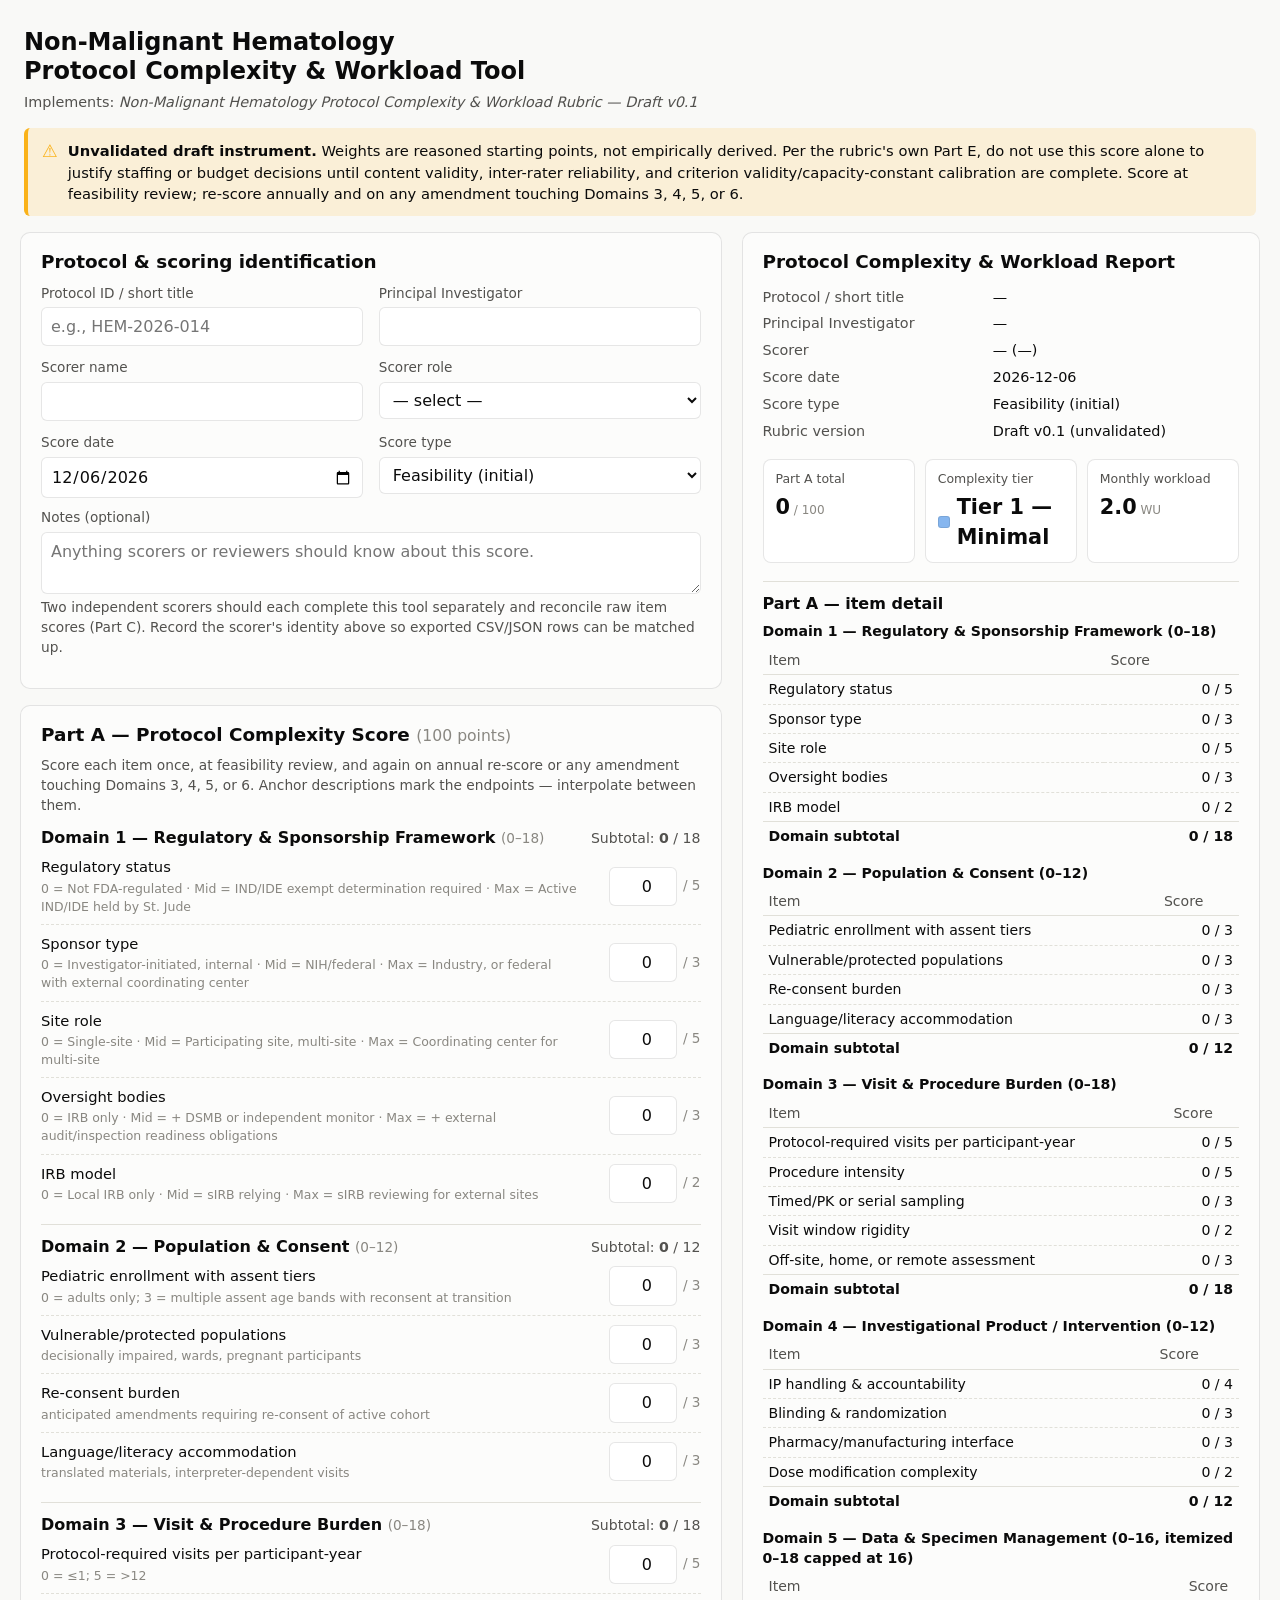
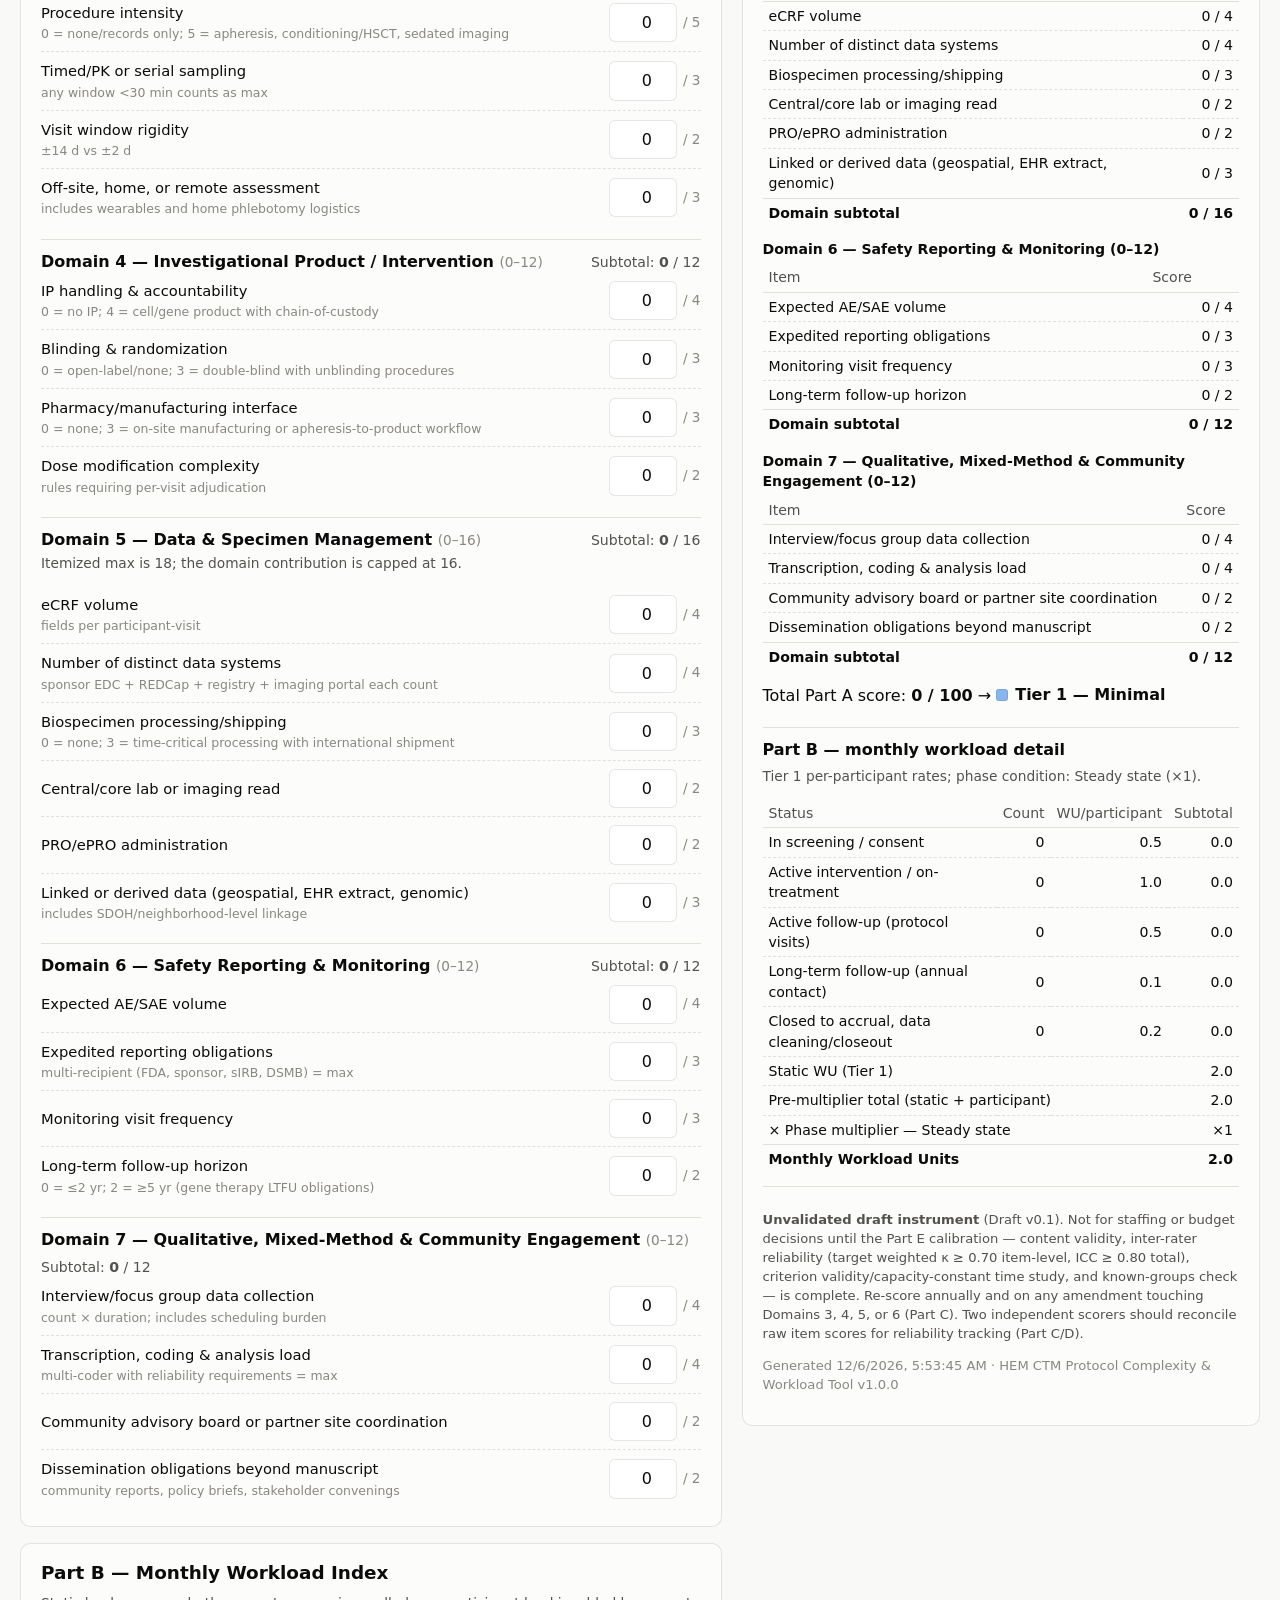
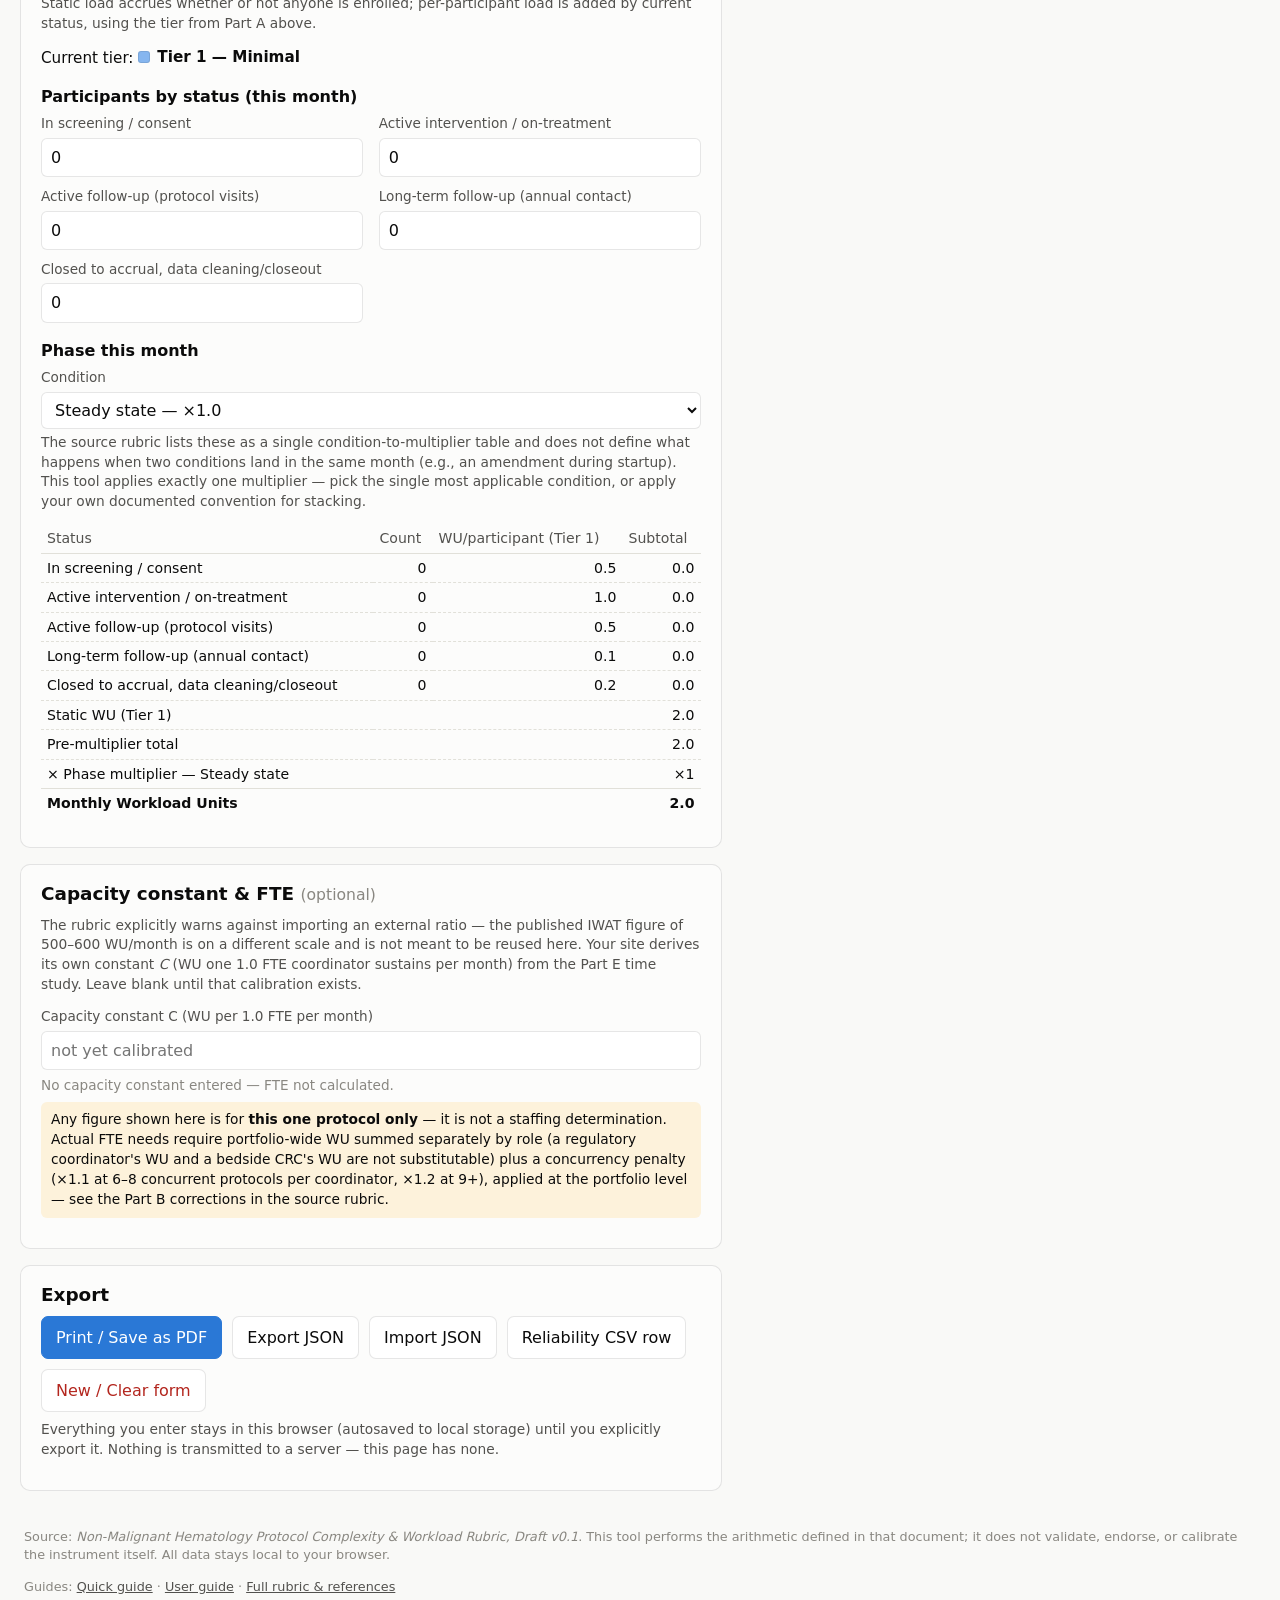
==== index.html @ d989842b "Add scoring guides and full rubric write-up with references Quick guide (task-completion) and user g" ====
<!DOCTYPE html>
<html lang="en">
<head>
<meta charset="UTF-8">
<meta name="viewport" content="width=device-width, initial-scale=1.0">
<title>HEM Protocol Complexity &amp; Workload Tool</title>
<meta name="description" content="Interactive scorer for the Non-Malignant Hematology Protocol Complexity &amp; Workload Rubric (Draft v0.1).">
<link rel="stylesheet" href="styles.css">
</head>
<body>
<div class="page">

  <header class="app-header">
    <h1>Non-Malignant Hematology<br>Protocol Complexity &amp; Workload Tool</h1>
    <p class="rubric-version">Implements: <em>Non-Malignant Hematology Protocol Complexity &amp; Workload Rubric — Draft v0.1</em></p>
  </header>

  <div class="disclaimer" role="note">
    <span class="disclaimer-icon" aria-hidden="true">⚠</span>
    <div>
      <strong>Unvalidated draft instrument.</strong>
      Weights are reasoned starting points, not empirically derived. Per the rubric's own Part E,
      do not use this score alone to justify staffing or budget decisions until content validity,
      inter-rater reliability, and criterion validity/capacity-constant calibration are complete.
      Score at feasibility review; re-score annually and on any amendment touching Domains 3, 4, 5, or 6.
    </div>
  </div>

  <div id="restoreBanner" class="banner banner-info no-print" hidden>
    <span>Restored an unsaved entry from this browser.</span>
    <button type="button" id="restoreKeep" class="link-btn">Keep it</button>
    ·
    <button type="button" id="restoreClear" class="link-btn">Discard &amp; start new</button>
  </div>

  <div class="layout">
    <main class="form-col no-print">

      <section class="card" id="metaSection">
        <h2>Protocol &amp; scoring identification</h2>
        <div class="field-grid">
          <div class="field">
            <label for="metaProtocolId">Protocol ID / short title</label>
            <input type="text" id="metaProtocolId" autocomplete="off" placeholder="e.g., HEM-2026-014">
          </div>
          <div class="field">
            <label for="metaPiName">Principal Investigator</label>
            <input type="text" id="metaPiName" autocomplete="off">
          </div>
          <div class="field">
            <label for="metaScorerName">Scorer name</label>
            <input type="text" id="metaScorerName" autocomplete="off">
          </div>
          <div class="field">
            <label for="metaScorerRole">Scorer role</label>
            <select id="metaScorerRole">
              <option value="">— select —</option>
              <option value="CRC">Clinical Research Coordinator</option>
              <option value="Regulatory Coordinator">Regulatory Coordinator</option>
              <option value="Data Manager">Data Manager</option>
              <option value="Nurse">Nurse</option>
              <option value="PI">PI</option>
              <option value="Finance">Finance</option>
              <option value="Other">Other</option>
            </select>
          </div>
          <div class="field">
            <label for="metaScoreDate">Score date</label>
            <input type="date" id="metaScoreDate">
          </div>
          <div class="field">
            <label for="metaScoreType">Score type</label>
            <select id="metaScoreType">
              <option value="Feasibility">Feasibility (initial)</option>
              <option value="Annual">Annual re-score</option>
              <option value="Amendment">Amendment re-score</option>
            </select>
          </div>
        </div>
        <div class="field field-full">
          <label for="metaNotes">Notes (optional)</label>
          <textarea id="metaNotes" rows="2" placeholder="Anything scorers or reviewers should know about this score."></textarea>
        </div>
        <p class="section-help">Two independent scorers should each complete this tool separately and reconcile raw item scores (Part C). Record the scorer's identity above so exported CSV/JSON rows can be matched up.</p>
      </section>

      <section class="card">
        <h2>Part A — Protocol Complexity Score <span class="muted">(100 points)</span></h2>
        <p class="section-help">Score each item once, at feasibility review, and again on annual re-score or any amendment touching Domains 3, 4, 5, or 6. Anchor descriptions mark the endpoints — interpolate between them.</p>
        <div id="domainsRoot"><!-- generated by app.js --></div>
      </section>

      <section class="card" id="partBSection">
        <h2>Part B — Monthly Workload Index</h2>
        <p class="section-help">Static load accrues whether or not anyone is enrolled; per-participant load is added by current status, using the tier from Part A above.</p>

        <div class="tier-readout">Current tier: <span id="pbTierBadge">—</span></div>

        <h3>Participants by status (this month)</h3>
        <div class="status-grid">
          <div class="field">
            <label for="p_screening">In screening / consent</label>
            <input type="number" id="p_screening" min="0" step="1" value="0" inputmode="numeric">
          </div>
          <div class="field">
            <label for="p_active">Active intervention / on-treatment</label>
            <input type="number" id="p_active" min="0" step="1" value="0" inputmode="numeric">
          </div>
          <div class="field">
            <label for="p_follow_up">Active follow-up (protocol visits)</label>
            <input type="number" id="p_follow_up" min="0" step="1" value="0" inputmode="numeric">
          </div>
          <div class="field">
            <label for="p_ltfu">Long-term follow-up (annual contact)</label>
            <input type="number" id="p_ltfu" min="0" step="1" value="0" inputmode="numeric">
          </div>
          <div class="field">
            <label for="p_closeout">Closed to accrual, data cleaning/closeout</label>
            <input type="number" id="p_closeout" min="0" step="1" value="0" inputmode="numeric">
          </div>
        </div>

        <h3>Phase this month</h3>
        <div class="field">
          <label for="phaseSelect">Condition</label>
          <select id="phaseSelect">
            <option value="startup">Startup (activation −3 mo to first enrollment) — ×1.6</option>
            <option value="steady" selected>Steady state — ×1.0</option>
            <option value="amendment">Substantive amendment month (+ following month) — ×1.3</option>
            <option value="audit">Audit/inspection or monitoring visit month — ×1.4</option>
            <option value="closeout_qtr">Closeout quarter — ×1.2</option>
          </select>
        </div>
        <p class="section-help">The source rubric lists these as a single condition-to-multiplier table and does not define what happens when two conditions land in the same month (e.g., an amendment during startup). This tool applies exactly one multiplier — pick the single most applicable condition, or apply your own documented convention for stacking.</p>

        <div id="partBBreakdown"><!-- generated by app.js --></div>
      </section>

      <section class="card" id="fteSection">
        <h2>Capacity constant &amp; FTE <span class="muted">(optional)</span></h2>
        <p class="section-help">
          The rubric explicitly warns against importing an external ratio — the published IWAT figure of
          500–600 WU/month is on a different scale and is not meant to be reused here. Your site derives its
          own constant <em>C</em> (WU one 1.0 FTE coordinator sustains per month) from the Part E time study.
          Leave blank until that calibration exists.
        </p>
        <div class="field">
          <label for="capacityConstant">Capacity constant C (WU per 1.0 FTE per month)</label>
          <input type="number" id="capacityConstant" min="0" step="any" placeholder="not yet calibrated">
        </div>
        <div id="fteReadout" class="fte-readout"></div>
        <p class="section-help warn">
          Any figure shown here is for <strong>this one protocol only</strong> — it is not a staffing
          determination. Actual FTE needs require portfolio-wide WU summed separately by role (a regulatory
          coordinator's WU and a bedside CRC's WU are not substitutable) plus a concurrency penalty
          (×1.1 at 6–8 concurrent protocols per coordinator, ×1.2 at 9+), applied at the portfolio level —
          see the Part B corrections in the source rubric.
        </p>
      </section>

      <section class="card" id="actionsSection">
        <h2>Export</h2>
        <div class="actions-row">
          <button type="button" id="btnPrint" class="btn btn-primary">Print / Save as PDF</button>
          <button type="button" id="btnExportJson" class="btn">Export JSON</button>
          <button type="button" id="btnImportJson" class="btn">Import JSON</button>
          <input type="file" id="fileImportJson" accept="application/json" hidden>
          <button type="button" id="btnExportCsv" class="btn">Reliability CSV row</button>
          <button type="button" id="btnClear" class="btn btn-danger">New / Clear form</button>
        </div>
        <p id="importFeedback" class="error-text" hidden></p>
        <p class="section-help">Everything you enter stays in this browser (autosaved to local storage) until you explicitly export it. Nothing is transmitted to a server — this page has none.</p>
      </section>

    </main>

    <aside class="results-col">
      <div id="report" class="report card"><!-- generated by app.js: this is both the live results panel and the printed report --></div>
    </aside>
  </div>

  <footer class="app-footer no-print">
    <p>
      Source: <em>Non-Malignant Hematology Protocol Complexity &amp; Workload Rubric, Draft v0.1</em>.
      This tool performs the arithmetic defined in that document; it does not validate, endorse, or calibrate
      the instrument itself. All data stays local to your browser.
    </p>
    <p>
      Guides:
      <a href="https://github.com/jhodges38104/hem-protocol-scoring-tool/blob/main/docs/quick-guide.md">Quick guide</a> ·
      <a href="https://github.com/jhodges38104/hem-protocol-scoring-tool/blob/main/docs/user-guide.md">User guide</a> ·
      <a href="https://github.com/jhodges38104/hem-protocol-scoring-tool/blob/main/docs/rubric.md">Full rubric &amp; references</a>
    </p>
  </footer>

</div>
<script src="app.js"></script>
</body>
</html>
---- styles.css ----
/* HEM Protocol Complexity & Workload Tool — styles
   Tokens follow a validated ordinal ramp (tier swatches) and a neutral
   chrome/ink palette; see README for how these were derived/validated. */

:root {
  color-scheme: light;
  --surface-1: #fcfcfb;
  --surface-2: #ffffff;
  --page-bg: #f9f9f7;
  --ink-primary: #0b0b0b;
  --ink-secondary: #52514e;
  --ink-muted: #898781;
  --gridline: #e1e0d9;
  --border: rgba(11, 11, 11, 0.10);
  --status-warning: #fab219;
  --status-warning-wash: rgba(250, 178, 25, 0.14);

  --tier-1: #86b6ef;
  --tier-2: #5598e7;
  --tier-3: #2a78d6;
  --tier-4: #1c5cab;
  --tier-5: #104281;
}

@media (prefers-color-scheme: dark) {
  :root {
    color-scheme: dark;
    --surface-1: #1a1a19;
    --surface-2: #202020;
    --page-bg: #0d0d0d;
    --ink-primary: #ffffff;
    --ink-secondary: #c3c2b7;
    --ink-muted: #898781;
    --gridline: #2c2c2a;
    --border: rgba(255, 255, 255, 0.10);
    --status-warning-wash: rgba(250, 178, 25, 0.10);

    --tier-1: #184f95;
    --tier-2: #256abf;
    --tier-3: #3987e5;
    --tier-4: #6da7ec;
    --tier-5: #9ec5f4;
  }
}

* { box-sizing: border-box; }

body {
  margin: 0;
  background: var(--page-bg);
  color: var(--ink-primary);
  font-family: system-ui, -apple-system, "Segoe UI", sans-serif;
  line-height: 1.45;
}

.page { max-width: 1280px; margin: 0 auto; padding: 24px 20px 60px; }

h1, h2, h3 { line-height: 1.2; font-weight: 650; }
h1 { font-size: 1.5rem; margin: 0 0 6px; }
h2 { font-size: 1.15rem; margin: 0 0 10px; }
h3 { font-size: 1rem; margin: 18px 0 8px; }
.muted { color: var(--ink-muted); font-weight: 400; font-size: 0.85em; }

.app-header { padding: 4px 4px 16px; }
.rubric-version { margin: 0; color: var(--ink-secondary); font-size: 0.9rem; }

.disclaimer {
  display: flex;
  gap: 10px;
  align-items: flex-start;
  background: var(--status-warning-wash);
  border-left: 4px solid var(--status-warning);
  border-radius: 6px;
  padding: 12px 14px;
  margin: 0 4px 16px;
  font-size: 0.92rem;
  color: var(--ink-primary);
}
.disclaimer-icon { color: var(--status-warning); font-size: 1.1rem; line-height: 1.3; }
.disclaimer strong { display: inline; }

.banner {
  margin: 0 4px 16px;
  padding: 10px 14px;
  border-radius: 6px;
  font-size: 0.9rem;
}
.banner-info { background: var(--surface-2); border: 1px solid var(--border); color: var(--ink-secondary); }
.link-btn {
  background: none; border: none; padding: 0; margin: 0;
  color: inherit; text-decoration: underline; cursor: pointer; font: inherit;
}

.layout { display: grid; grid-template-columns: minmax(0, 1.15fr) minmax(0, 0.85fr); gap: 20px; align-items: start; }
@media (max-width: 900px) { .layout { grid-template-columns: 1fr; } }

.card {
  background: var(--surface-1);
  border: 1px solid var(--border);
  border-radius: 10px;
  padding: 18px 20px;
  margin-bottom: 16px;
}

.results-col { position: sticky; top: 16px; }
@media (max-width: 900px) { .results-col { position: static; } }

.section-help { color: var(--ink-secondary); font-size: 0.86rem; margin: 4px 0 12px; }
.section-help.warn { color: var(--ink-primary); background: var(--status-warning-wash); border-radius: 6px; padding: 8px 10px; }

.field-grid { display: grid; grid-template-columns: repeat(auto-fit, minmax(220px, 1fr)); gap: 12px 16px; margin-bottom: 10px; }
.field { display: flex; flex-direction: column; gap: 4px; }
.field-full { grid-column: 1 / -1; }
label { font-size: 0.85rem; color: var(--ink-secondary); }

input[type="text"], input[type="date"], input[type="number"], select, textarea {
  font: inherit;
  color: var(--ink-primary);
  background: var(--surface-2);
  border: 1px solid var(--border);
  border-radius: 6px;
  padding: 7px 9px;
  width: 100%;
}
textarea { resize: vertical; }
input[type="number"] { font-variant-numeric: tabular-nums; }

/* Part A domains */
.domain { border-top: 1px solid var(--gridline); padding-top: 12px; margin-top: 12px; }
.domain:first-child { border-top: none; margin-top: 0; padding-top: 0; }
.domain-head { display: flex; flex-wrap: wrap; justify-content: space-between; align-items: baseline; gap: 8px; }
.domain-head h3 { margin: 0; }
.domain-subtotal { font-size: 0.88rem; color: var(--ink-secondary); font-variant-numeric: tabular-nums; }

.item-row {
  display: grid;
  grid-template-columns: minmax(0, 1fr) 110px;
  gap: 10px;
  align-items: center;
  padding: 8px 0;
  border-top: 1px dashed var(--gridline);
}
.item-row:first-child { border-top: none; }
.item-main { display: flex; flex-direction: column; gap: 2px; }
.item-main label { color: var(--ink-primary); font-size: 0.92rem; }
.item-anchor { color: var(--ink-muted); font-size: 0.78rem; }
.item-input { display: flex; align-items: center; gap: 6px; justify-self: end; }
.item-input input { width: 68px; text-align: right; }
.item-max { color: var(--ink-muted); font-size: 0.85rem; white-space: nowrap; }

/* Part B */
.tier-readout { margin: 4px 0 14px; font-size: 0.95rem; }
.status-grid { display: grid; grid-template-columns: repeat(auto-fit, minmax(240px, 1fr)); gap: 10px 16px; margin-bottom: 14px; }
.status-grid input { width: 100%; }

.fte-readout p { margin: 6px 0; }

/* Tier swatch + badge */
.tier-badge { display: inline-flex; align-items: center; font-weight: 600; }
.swatch { display: inline-block; width: 12px; height: 12px; border-radius: 3px; margin-right: 7px; border: 1px solid var(--border); flex: none; }
.tier-1 { background: var(--tier-1); }
.tier-2 { background: var(--tier-2); }
.tier-3 { background: var(--tier-3); }
.tier-4 { background: var(--tier-4); }
.tier-5 { background: var(--tier-5); }

/* Actions */
.actions-row { display: flex; flex-wrap: wrap; gap: 10px; margin-bottom: 8px; }
.btn {
  font: inherit;
  cursor: pointer;
  padding: 9px 14px;
  border-radius: 7px;
  border: 1px solid var(--border);
  background: var(--surface-2);
  color: var(--ink-primary);
}
.btn:hover { border-color: var(--ink-muted); }
.btn-primary { background: var(--tier-3); color: #ffffff; border-color: var(--tier-3); }
.btn-danger { color: #b3261e; }
.btn-armed { background: #b3261e; color: #fff; border-color: #b3261e; }
.error-text { color: #b3261e; font-size: 0.86rem; margin: 6px 0; }

/* Report / results panel — always visible on screen, and is the print source */
.report h2 { margin-top: 0; }
.report h3 { border-top: 1px solid var(--gridline); padding-top: 12px; }

.meta-table { width: 100%; border-collapse: collapse; margin-bottom: 14px; font-size: 0.9rem; }
.meta-table th { text-align: left; color: var(--ink-secondary); font-weight: 500; padding: 3px 10px 3px 0; white-space: nowrap; vertical-align: top; }
.meta-table td { padding: 3px 0; }

.summary-tiles { display: flex; flex-wrap: wrap; gap: 10px; margin: 12px 0 18px; }
.tile {
  flex: 1 1 130px;
  background: var(--surface-2);
  border: 1px solid var(--border);
  border-radius: 8px;
  padding: 10px 12px;
}
.tile-label { font-size: 0.78rem; color: var(--ink-secondary); margin-bottom: 4px; }
.tile-value { font-size: 1.3rem; font-weight: 650; font-variant-numeric: tabular-nums; }
.tile-max { font-size: 0.75rem; font-weight: 400; color: var(--ink-muted); }

.domain-table, .wu-table { width: 100%; border-collapse: collapse; margin-bottom: 12px; font-size: 0.88rem; page-break-inside: avoid; break-inside: avoid; }
.domain-table caption { text-align: left; font-weight: 600; padding-bottom: 4px; }
.domain-table th, .wu-table th { text-align: left; border-bottom: 1px solid var(--gridline); padding: 4px 6px; color: var(--ink-secondary); font-weight: 500; }
.domain-table td, .wu-table td { padding: 4px 6px; border-bottom: 1px dashed var(--gridline); }
.domain-table td.num, .wu-table td.num { text-align: right; font-variant-numeric: tabular-nums; white-space: nowrap; }
.subtotal-row td, .total-row td { border-bottom: none; border-top: 1px solid var(--gridline); font-weight: 600; }

.total-row-block { font-size: 1rem; margin: 6px 0 20px; }
.notes-block { white-space: pre-wrap; }

.report-footer { border-top: 1px solid var(--gridline); padding-top: 10px; margin-top: 8px; }
.report-footer p { color: var(--ink-secondary); font-size: 0.82rem; }
.generated-at { color: var(--ink-muted) !important; }

.app-footer { padding: 8px 4px 0; }
.app-footer p { color: var(--ink-muted); font-size: 0.8rem; }
.app-footer a { color: var(--ink-secondary); }

/* ── Print ───────────────────────────────────────────────────────────── */
@media print {
  * { -webkit-print-color-adjust: exact; print-color-adjust: exact; }
  :root {
    color-scheme: light;
    --tier-1: #86b6ef; --tier-2: #5598e7; --tier-3: #2a78d6; --tier-4: #1c5cab; --tier-5: #104281;
    --surface-1: #ffffff; --surface-2: #ffffff; --page-bg: #ffffff;
    --ink-primary: #0b0b0b; --ink-secondary: #3a3a38; --ink-muted: #6b6a65;
  }
  body { background: #fff; }
  .no-print { display: none !important; }
  .page { max-width: none; padding: 0; }
  .layout { display: block; }
  .results-col { position: static; }
  .card { border: none; border-radius: 0; padding: 0; margin: 0; }
  .app-header { padding: 0 0 10px; }
  .disclaimer { margin: 0 0 12px; }
  @page { margin: 0.7in; }
}
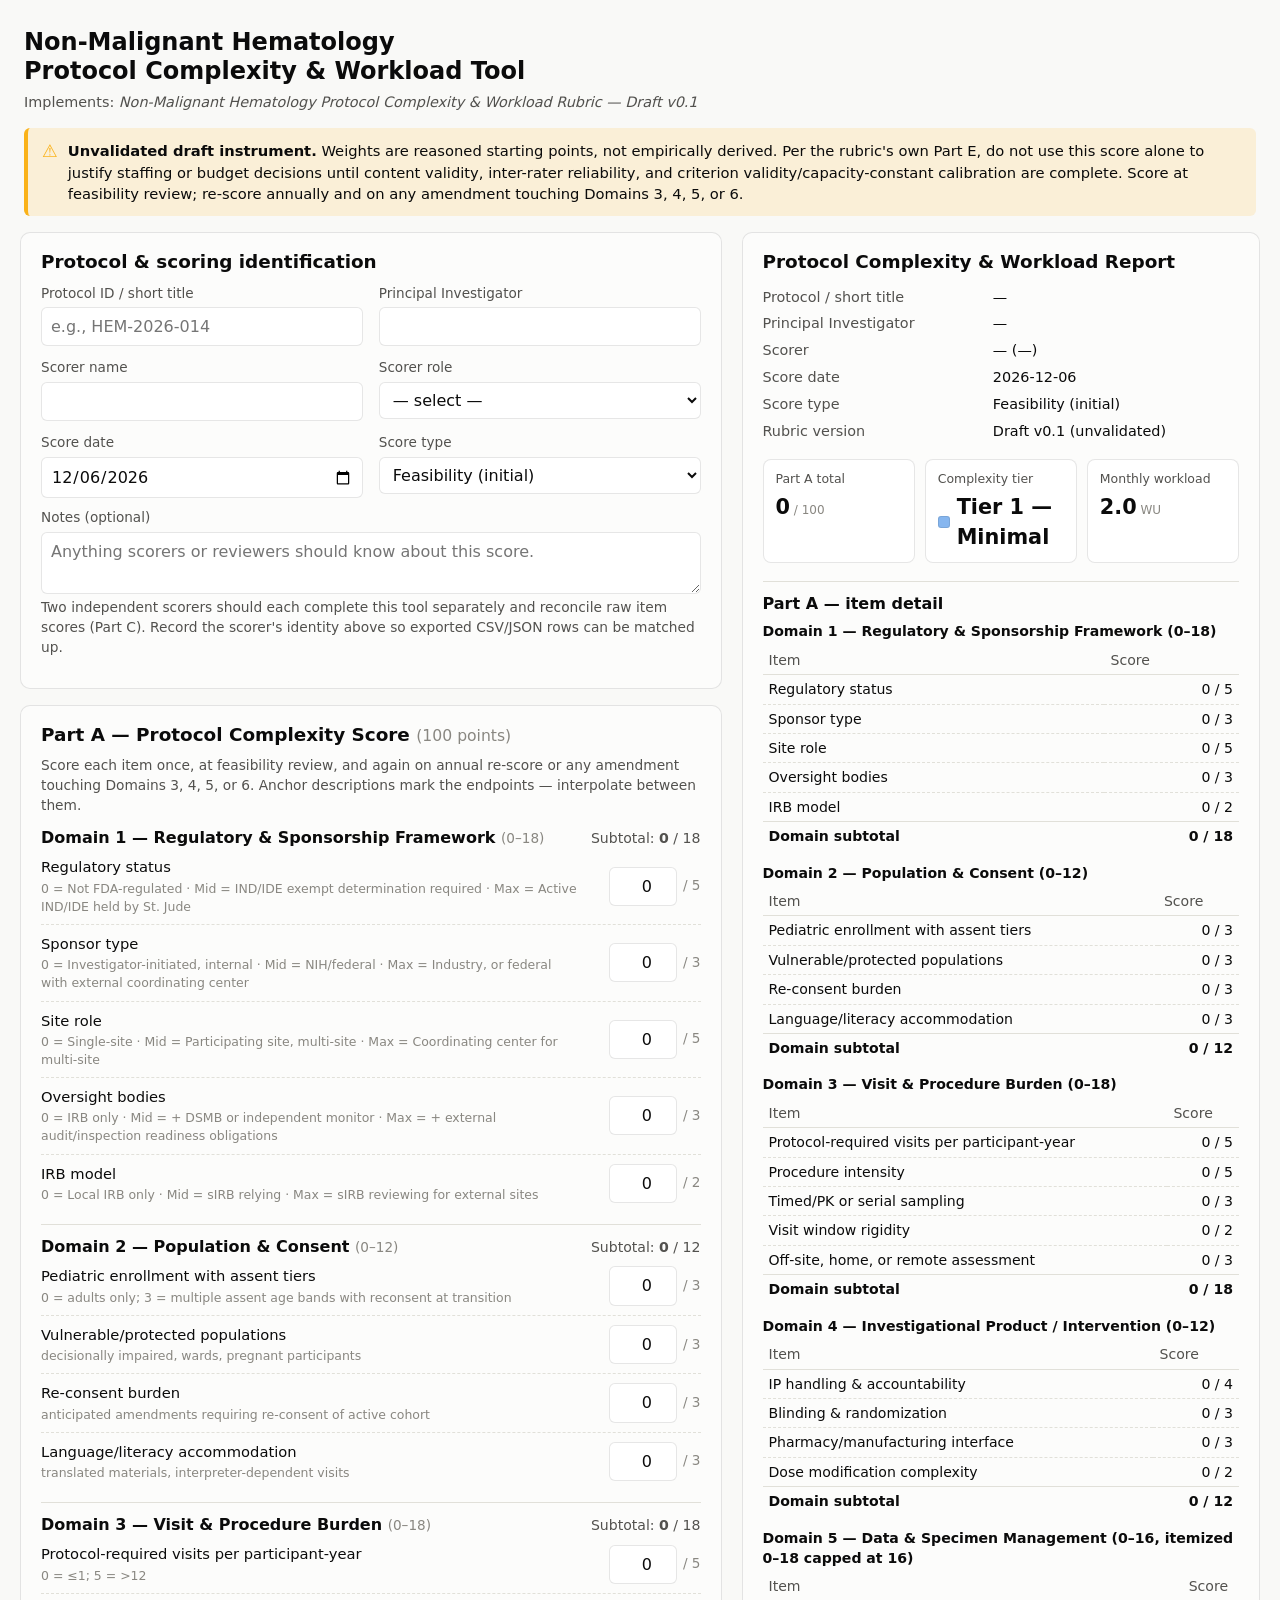
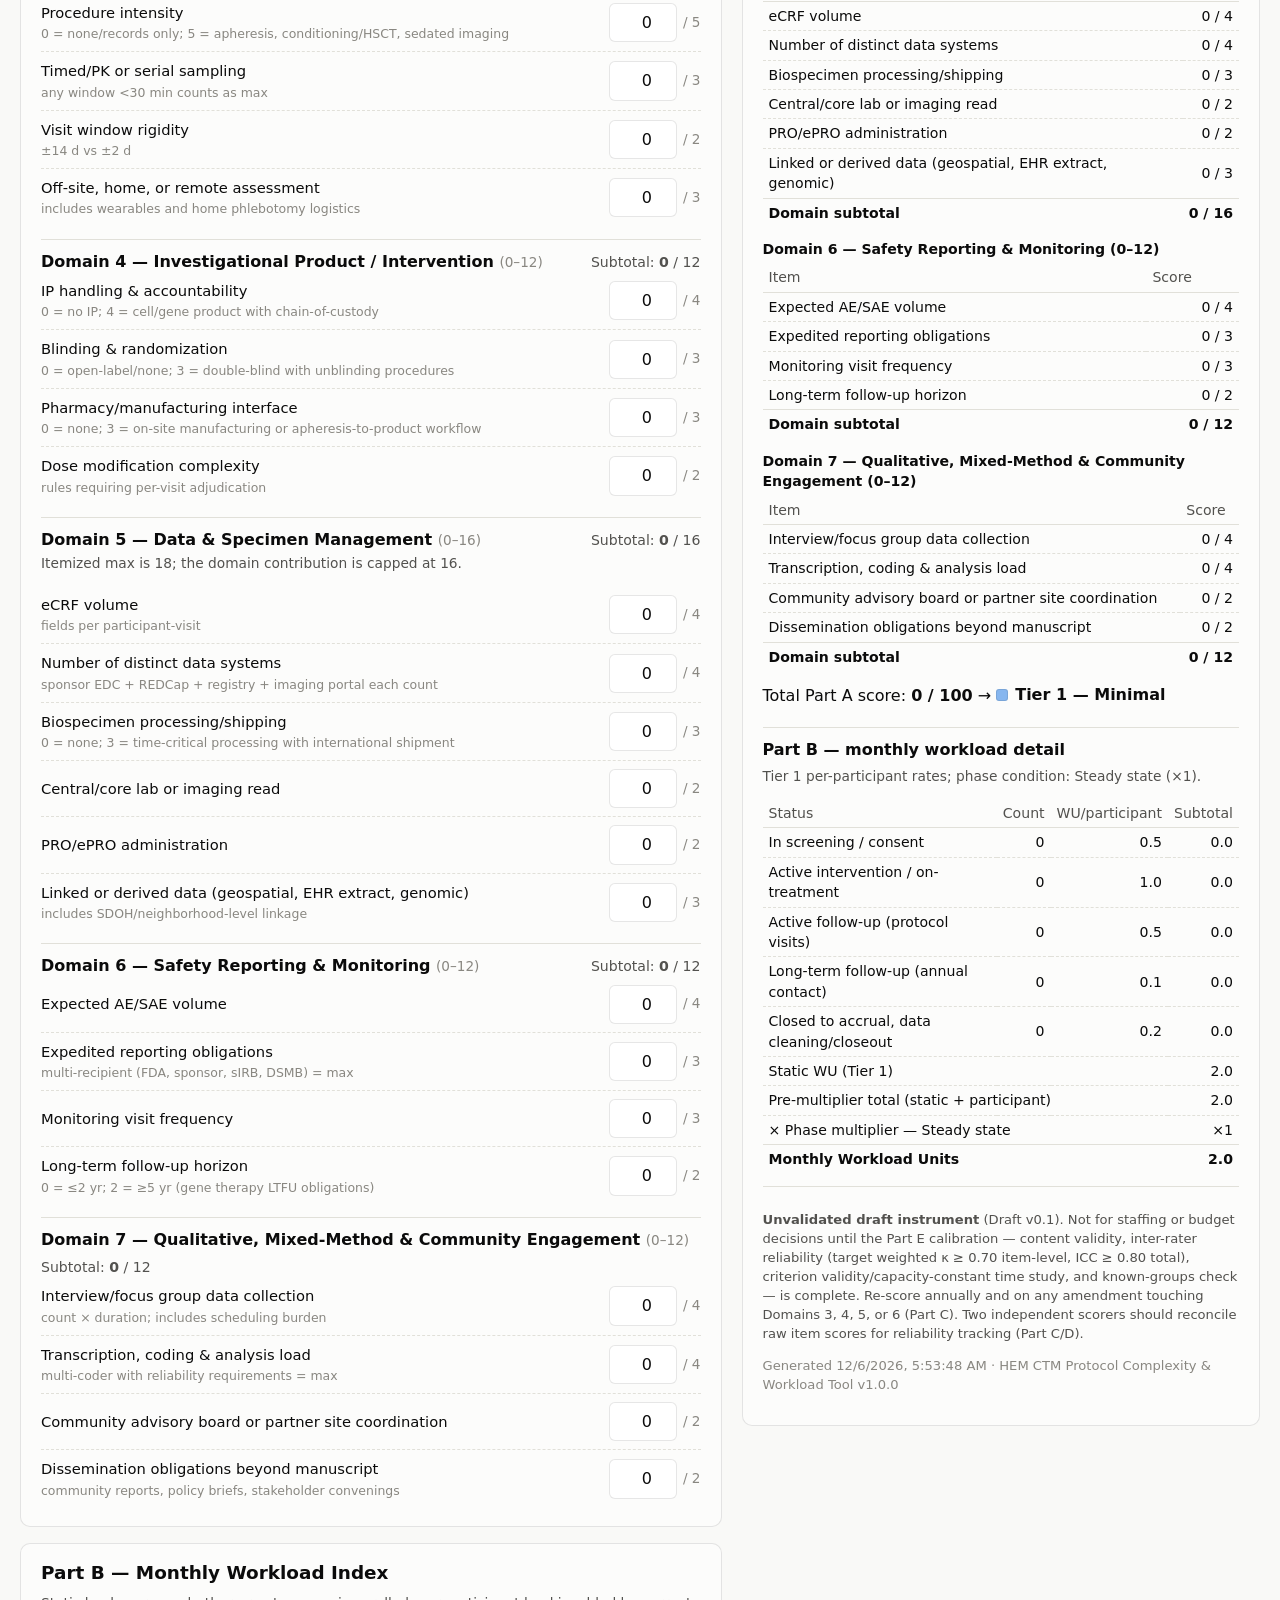
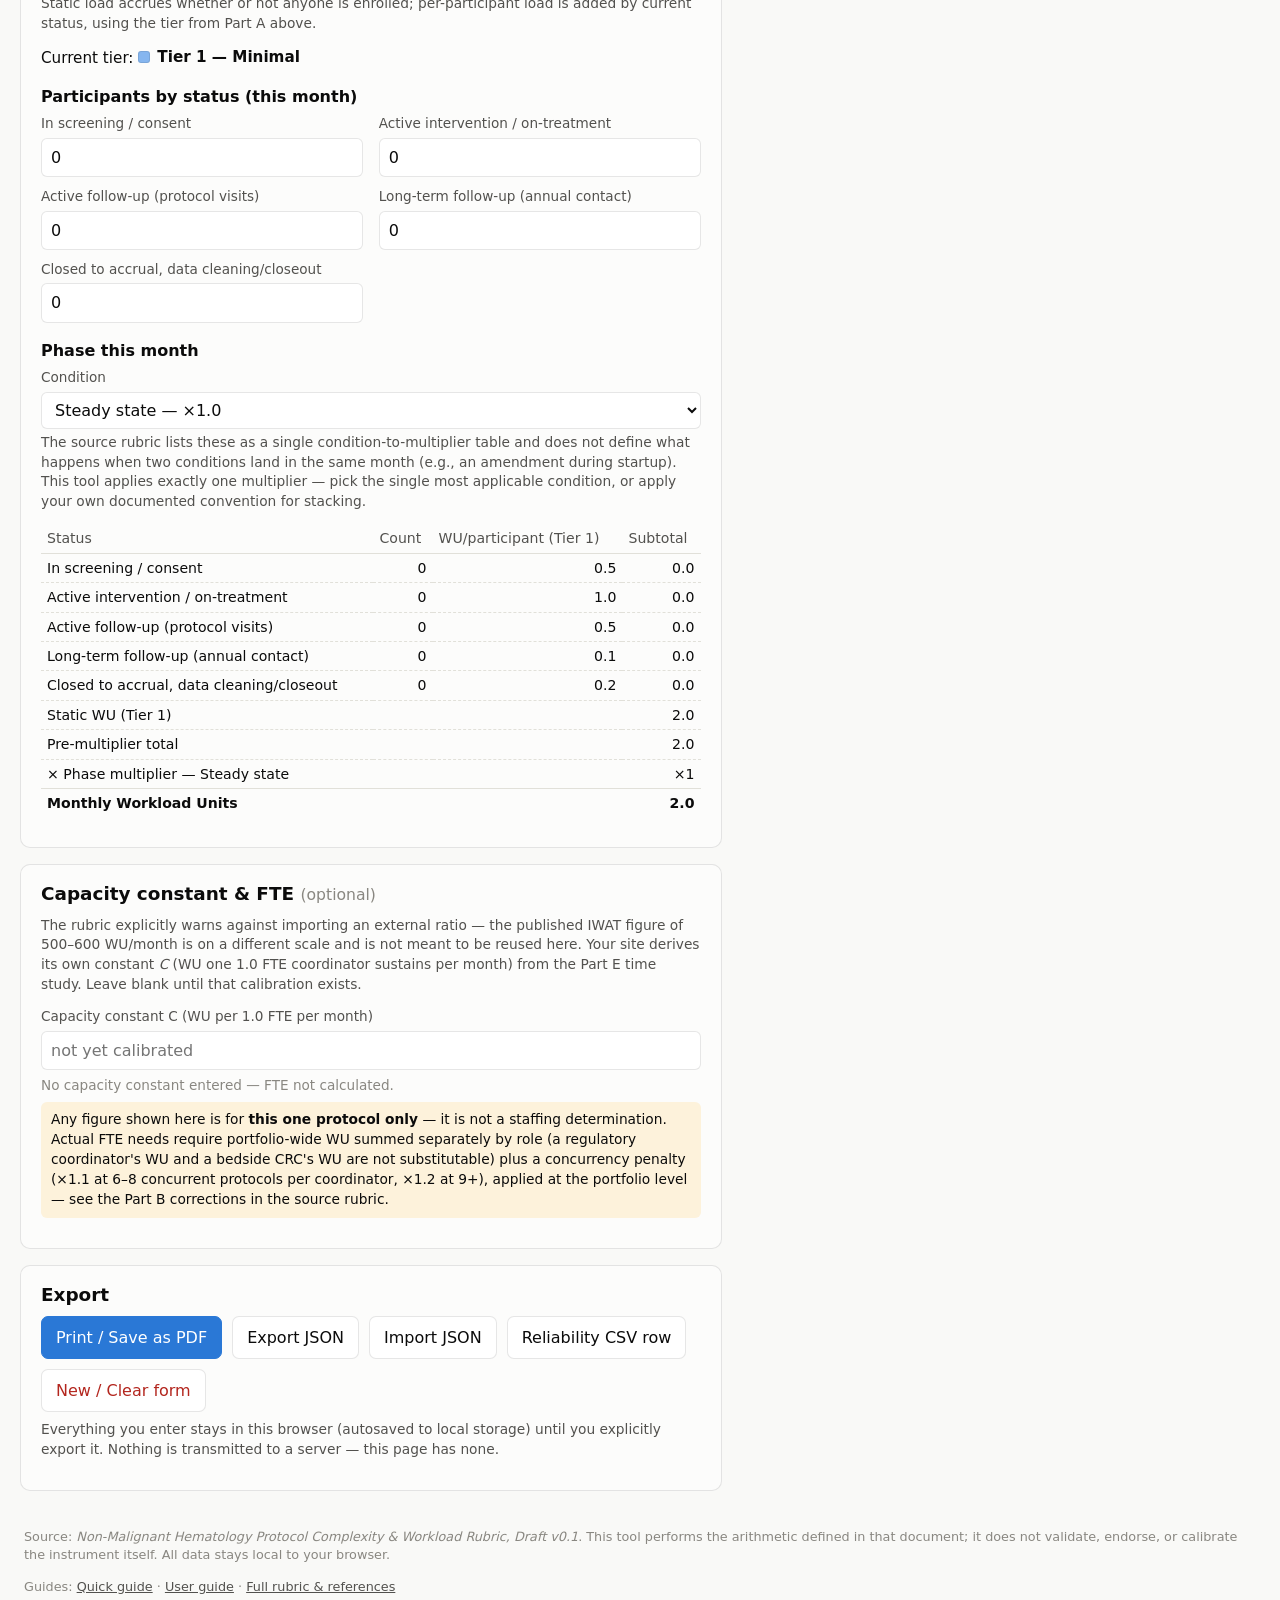
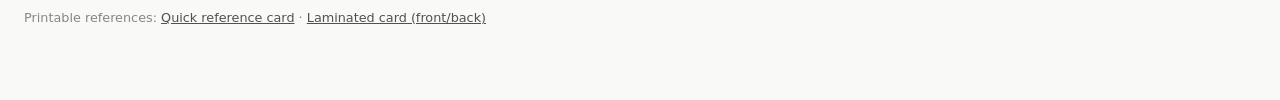
==== commit db257fe8: "Add printable quick-reference and laminated scoring cards Two self-contained, print-only HTML pages " ====
--- a/index.html
+++ b/index.html
@@ -191,6 +191,11 @@
       <a href="https://github.com/jhodges38104/hem-protocol-scoring-tool/blob/main/docs/user-guide.md">User guide</a> ·
       <a href="https://github.com/jhodges38104/hem-protocol-scoring-tool/blob/main/docs/rubric.md">Full rubric &amp; references</a>
     </p>
+    <p>
+      Printable references:
+      <a href="docs/quick-reference-card.html">Quick reference card</a> ·
+      <a href="docs/laminated-card.html">Laminated card (front/back)</a>
+    </p>
   </footer>
 
 </div>
--- a/styles.css
+++ b/styles.css
@@ -1,6 +1,6 @@
 /* HEM Protocol Complexity & Workload Tool — styles
-   Tokens follow a validated ordinal ramp (tier swatches) and a neutral
-   chrome/ink palette; see README for how these were derived/validated. */
+   Tier-swatch colors use a validated ordinal color ramp; general chrome/ink
+   tokens are a neutral light/dark palette. See CLAUDE.md for repo context. */
 
 :root {
   color-scheme: light;
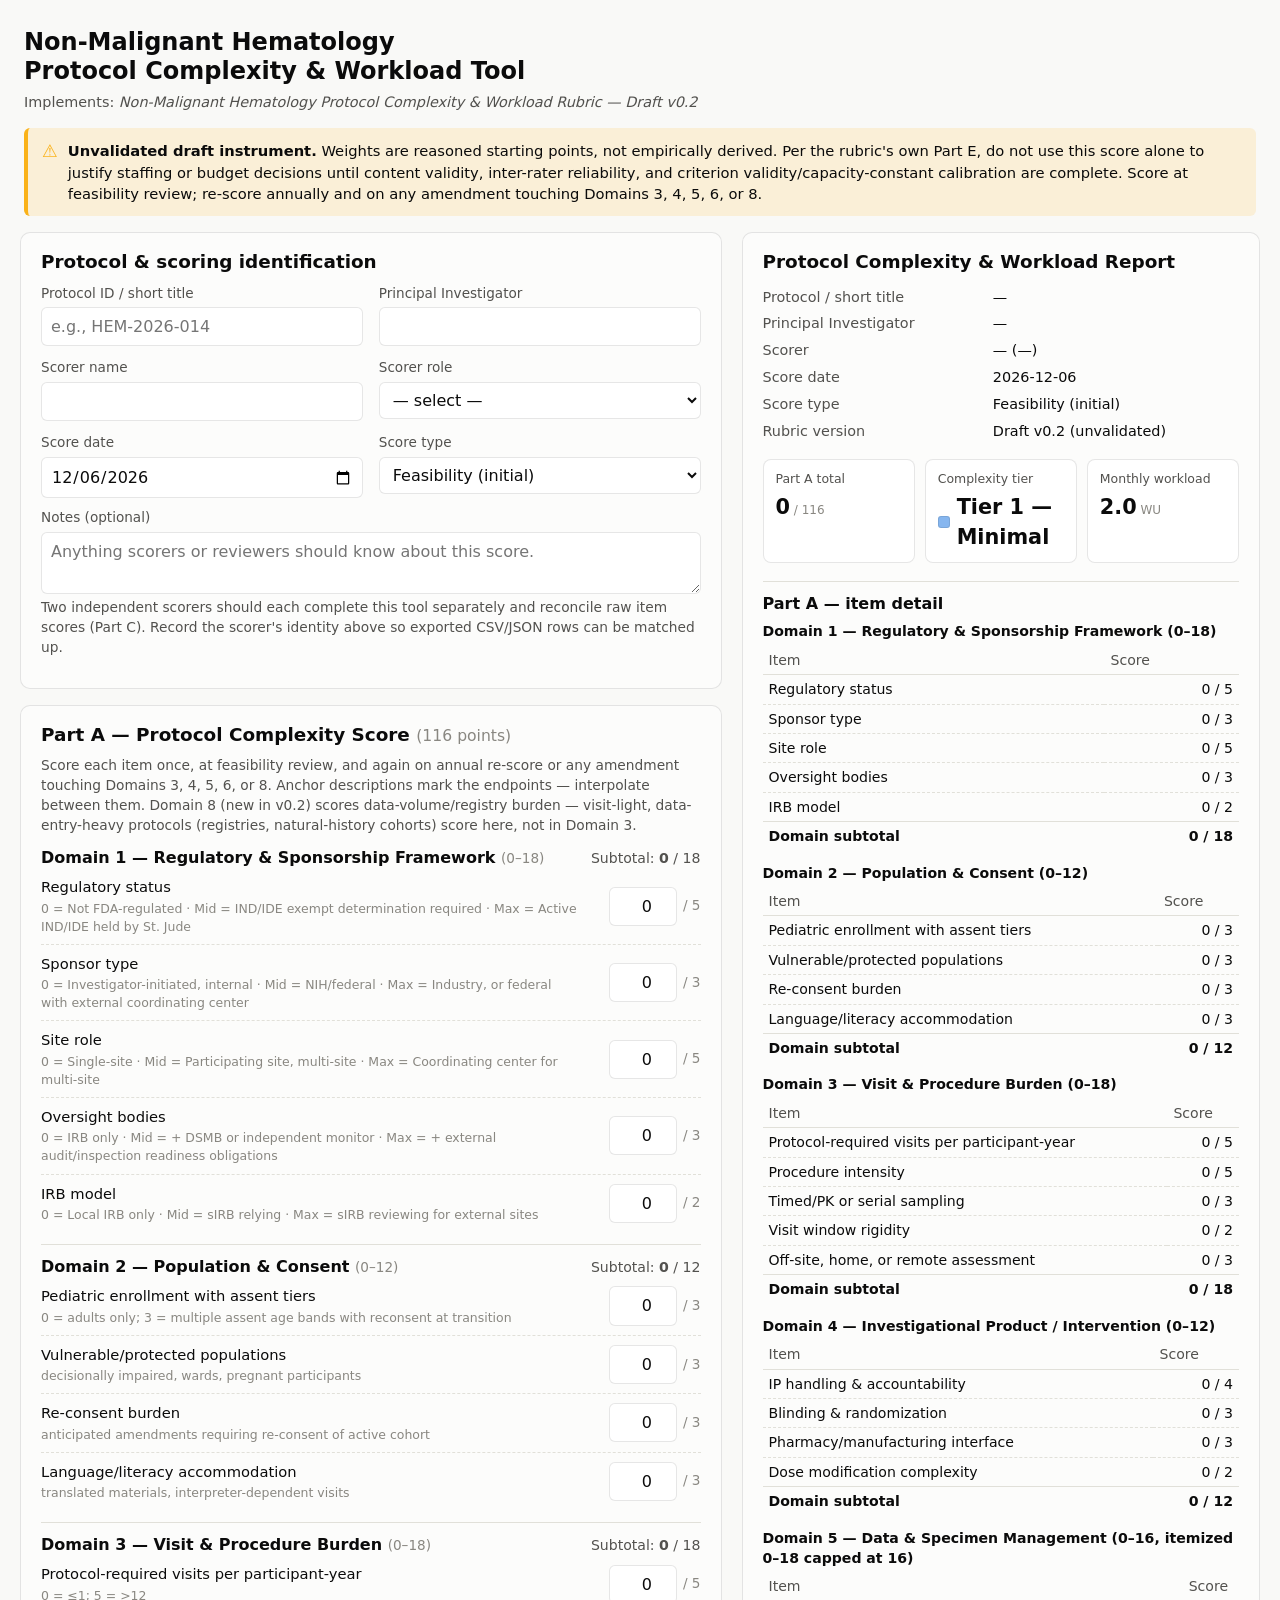
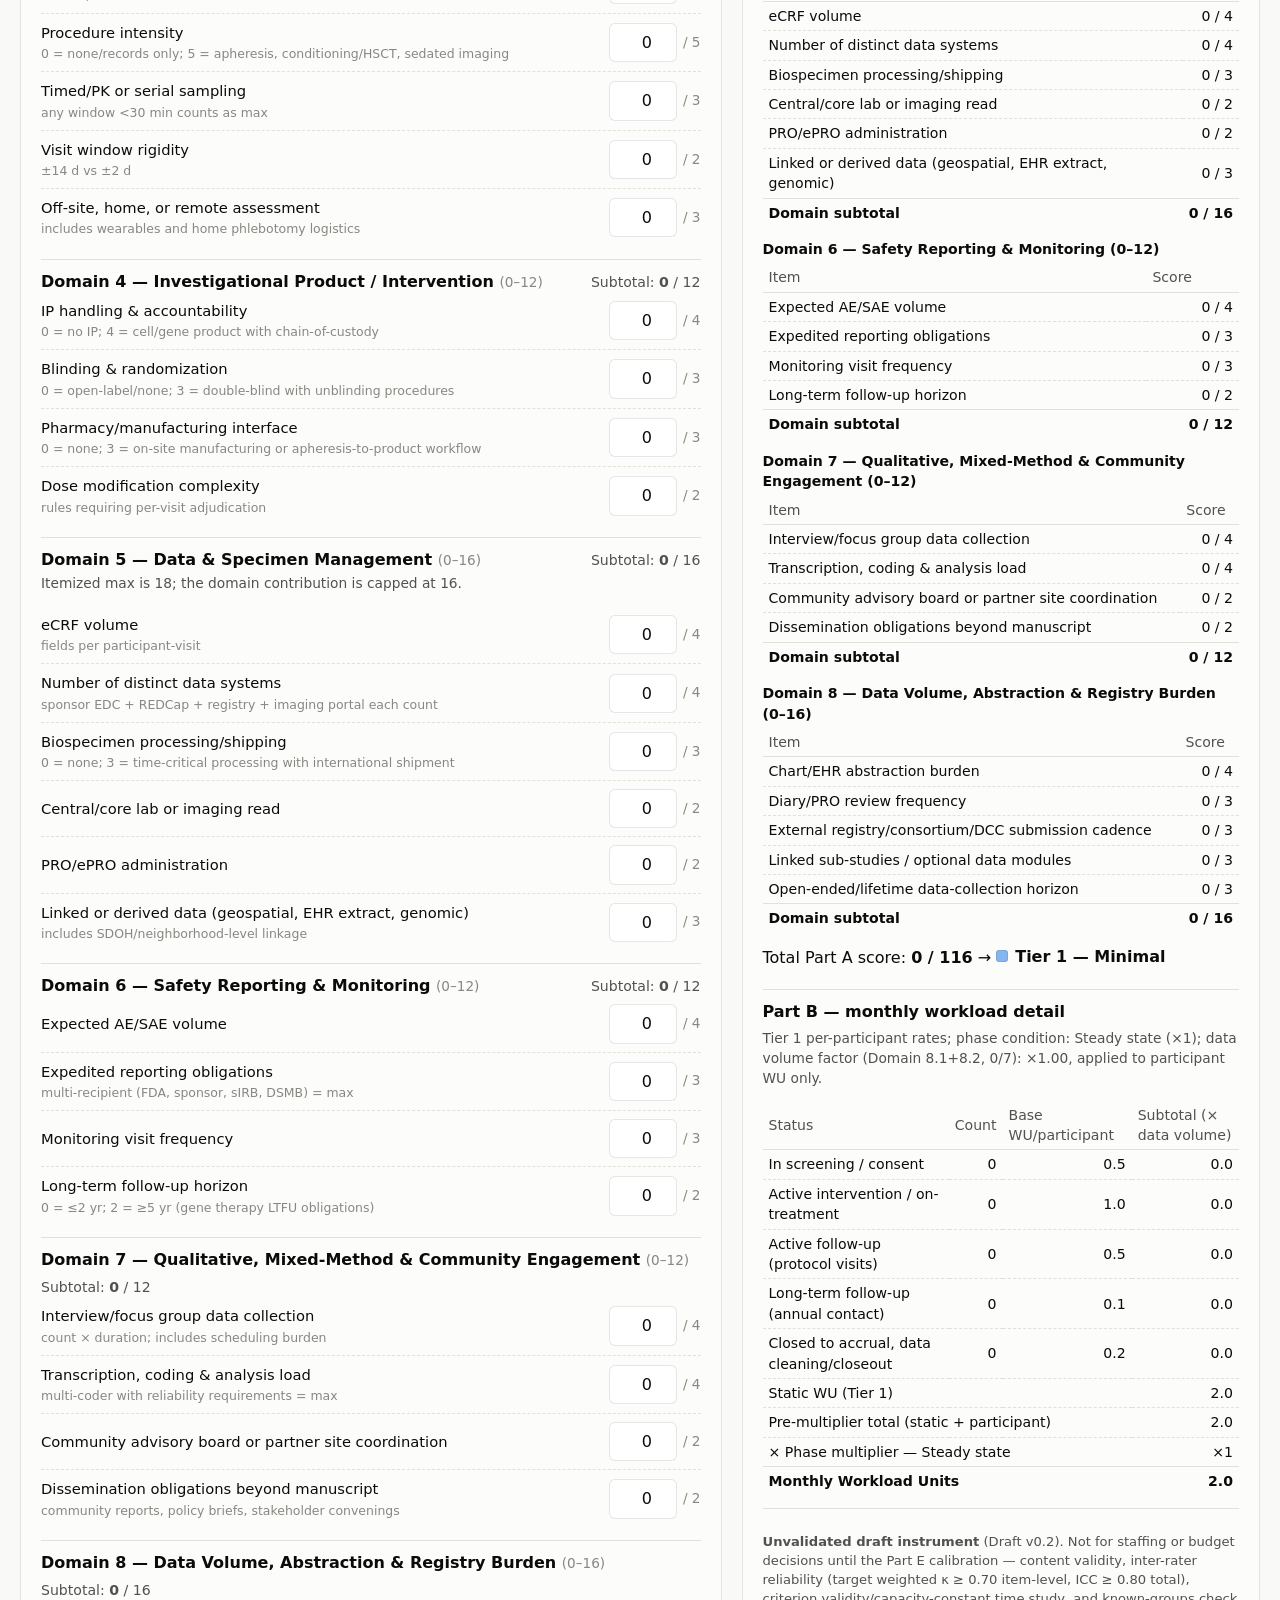
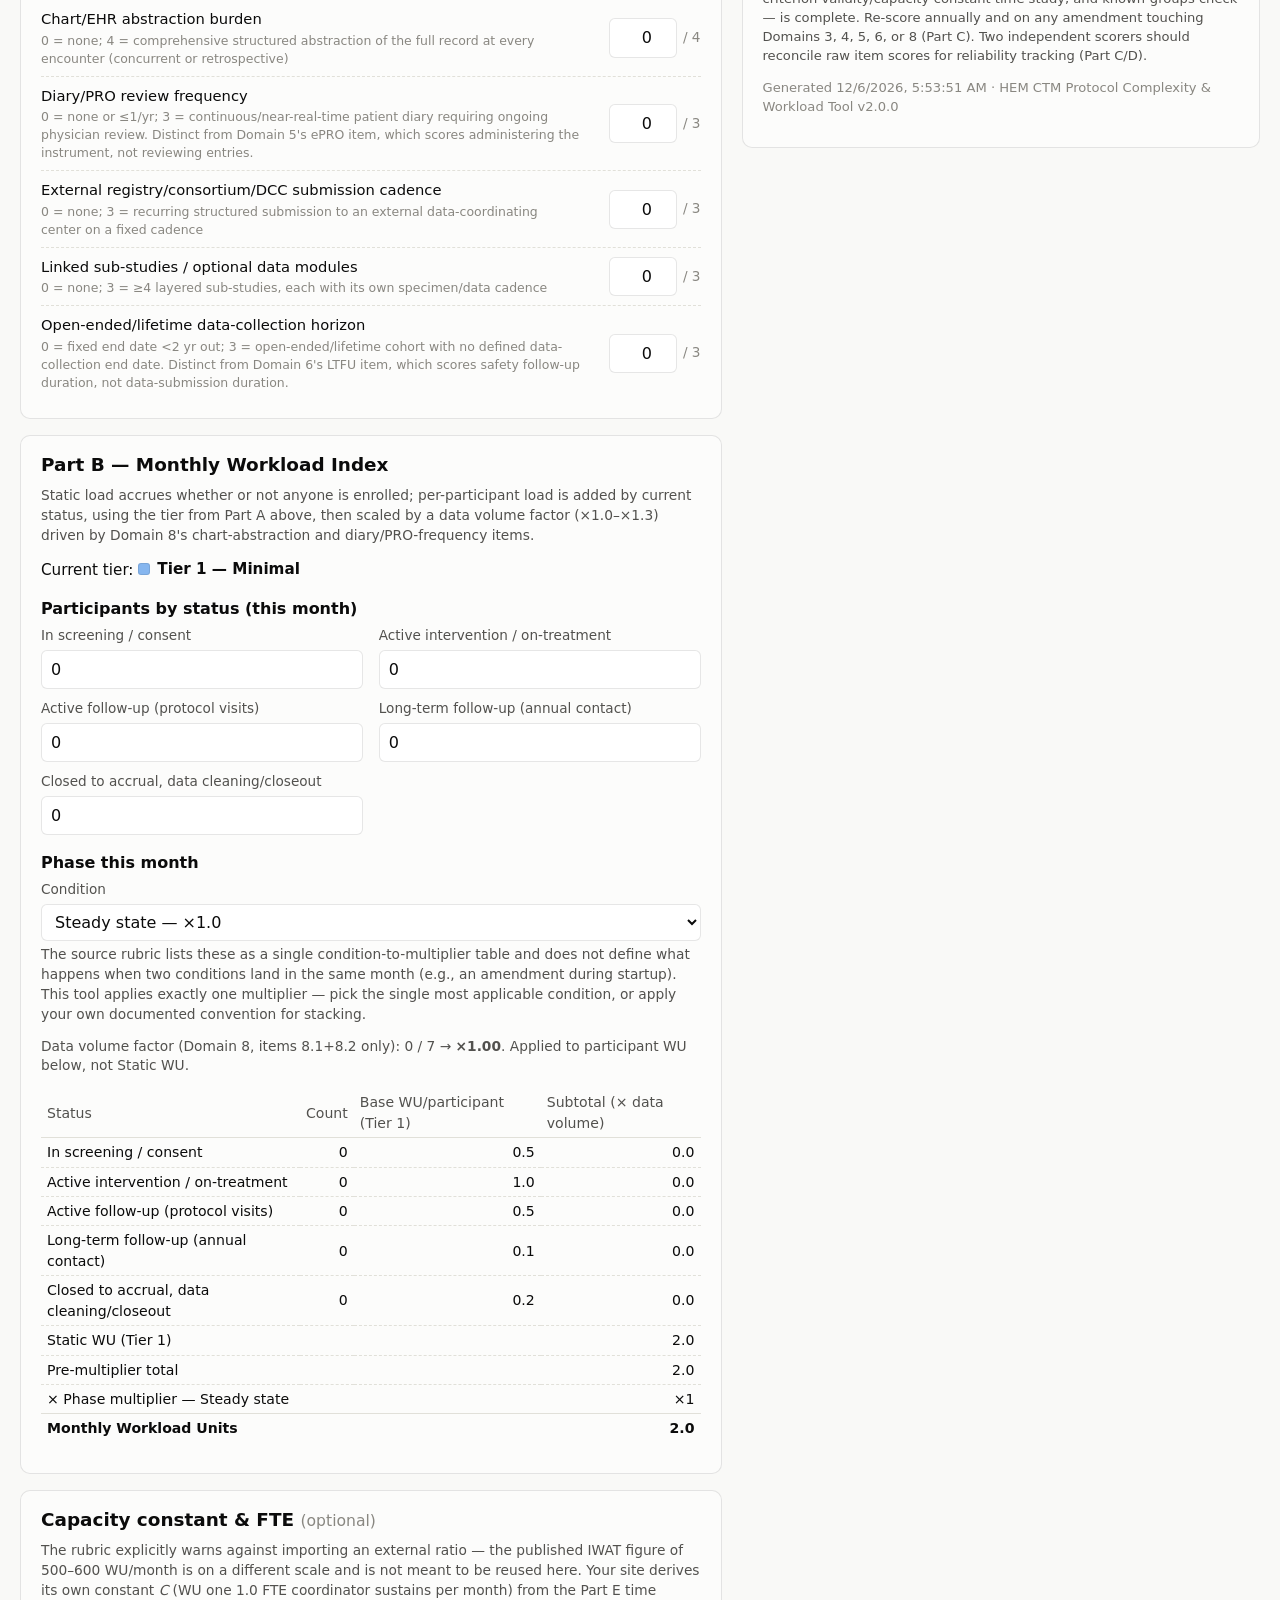
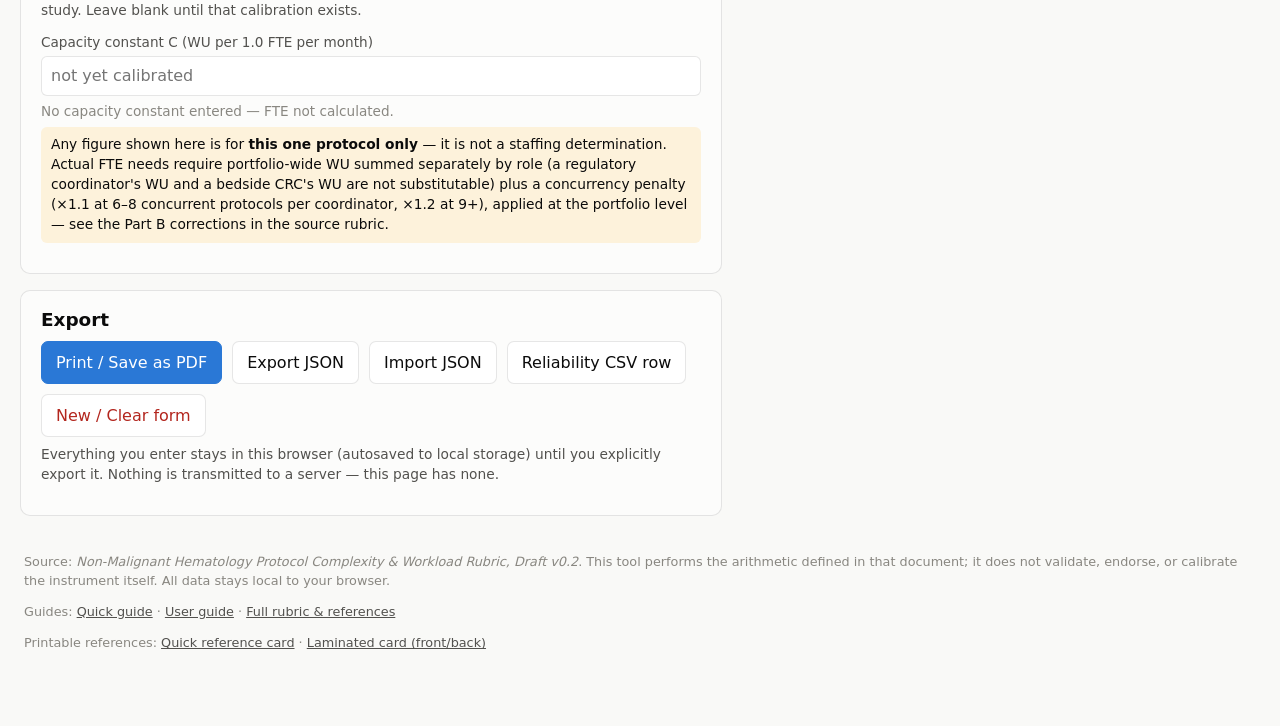
==== commit 6fa83a7e: "Add Domain 8 (data volume/registry burden) and a Part B data-volume factor A review-meeting question" ====
--- a/index.html
+++ b/index.html
@@ -4,7 +4,7 @@
 <meta charset="UTF-8">
 <meta name="viewport" content="width=device-width, initial-scale=1.0">
 <title>HEM Protocol Complexity &amp; Workload Tool</title>
-<meta name="description" content="Interactive scorer for the Non-Malignant Hematology Protocol Complexity &amp; Workload Rubric (Draft v0.1).">
+<meta name="description" content="Interactive scorer for the Non-Malignant Hematology Protocol Complexity &amp; Workload Rubric (Draft v0.2).">
 <link rel="stylesheet" href="styles.css">
 </head>
 <body>
@@ -12,7 +12,7 @@
 
   <header class="app-header">
     <h1>Non-Malignant Hematology<br>Protocol Complexity &amp; Workload Tool</h1>
-    <p class="rubric-version">Implements: <em>Non-Malignant Hematology Protocol Complexity &amp; Workload Rubric — Draft v0.1</em></p>
+    <p class="rubric-version">Implements: <em>Non-Malignant Hematology Protocol Complexity &amp; Workload Rubric — Draft v0.2</em></p>
   </header>
 
   <div class="disclaimer" role="note">
@@ -22,7 +22,7 @@
       Weights are reasoned starting points, not empirically derived. Per the rubric's own Part E,
       do not use this score alone to justify staffing or budget decisions until content validity,
       inter-rater reliability, and criterion validity/capacity-constant calibration are complete.
-      Score at feasibility review; re-score annually and on any amendment touching Domains 3, 4, 5, or 6.
+      Score at feasibility review; re-score annually and on any amendment touching Domains 3, 4, 5, 6, or 8.
     </div>
   </div>
 
@@ -85,14 +85,14 @@
       </section>
 
       <section class="card">
-        <h2>Part A — Protocol Complexity Score <span class="muted">(100 points)</span></h2>
-        <p class="section-help">Score each item once, at feasibility review, and again on annual re-score or any amendment touching Domains 3, 4, 5, or 6. Anchor descriptions mark the endpoints — interpolate between them.</p>
+        <h2>Part A — Protocol Complexity Score <span class="muted">(116 points)</span></h2>
+        <p class="section-help">Score each item once, at feasibility review, and again on annual re-score or any amendment touching Domains 3, 4, 5, 6, or 8. Anchor descriptions mark the endpoints — interpolate between them. Domain 8 (new in v0.2) scores data-volume/registry burden — visit-light, data-entry-heavy protocols (registries, natural-history cohorts) score here, not in Domain 3.</p>
         <div id="domainsRoot"><!-- generated by app.js --></div>
       </section>
 
       <section class="card" id="partBSection">
         <h2>Part B — Monthly Workload Index</h2>
-        <p class="section-help">Static load accrues whether or not anyone is enrolled; per-participant load is added by current status, using the tier from Part A above.</p>
+        <p class="section-help">Static load accrues whether or not anyone is enrolled; per-participant load is added by current status, using the tier from Part A above, then scaled by a data volume factor (×1.0–×1.3) driven by Domain 8's chart-abstraction and diary/PRO-frequency items.</p>
 
         <div class="tier-readout">Current tier: <span id="pbTierBadge">—</span></div>
 
@@ -181,7 +181,7 @@
 
   <footer class="app-footer no-print">
     <p>
-      Source: <em>Non-Malignant Hematology Protocol Complexity &amp; Workload Rubric, Draft v0.1</em>.
+      Source: <em>Non-Malignant Hematology Protocol Complexity &amp; Workload Rubric, Draft v0.2</em>.
       This tool performs the arithmetic defined in that document; it does not validate, endorse, or calibrate
       the instrument itself. All data stays local to your browser.
     </p>
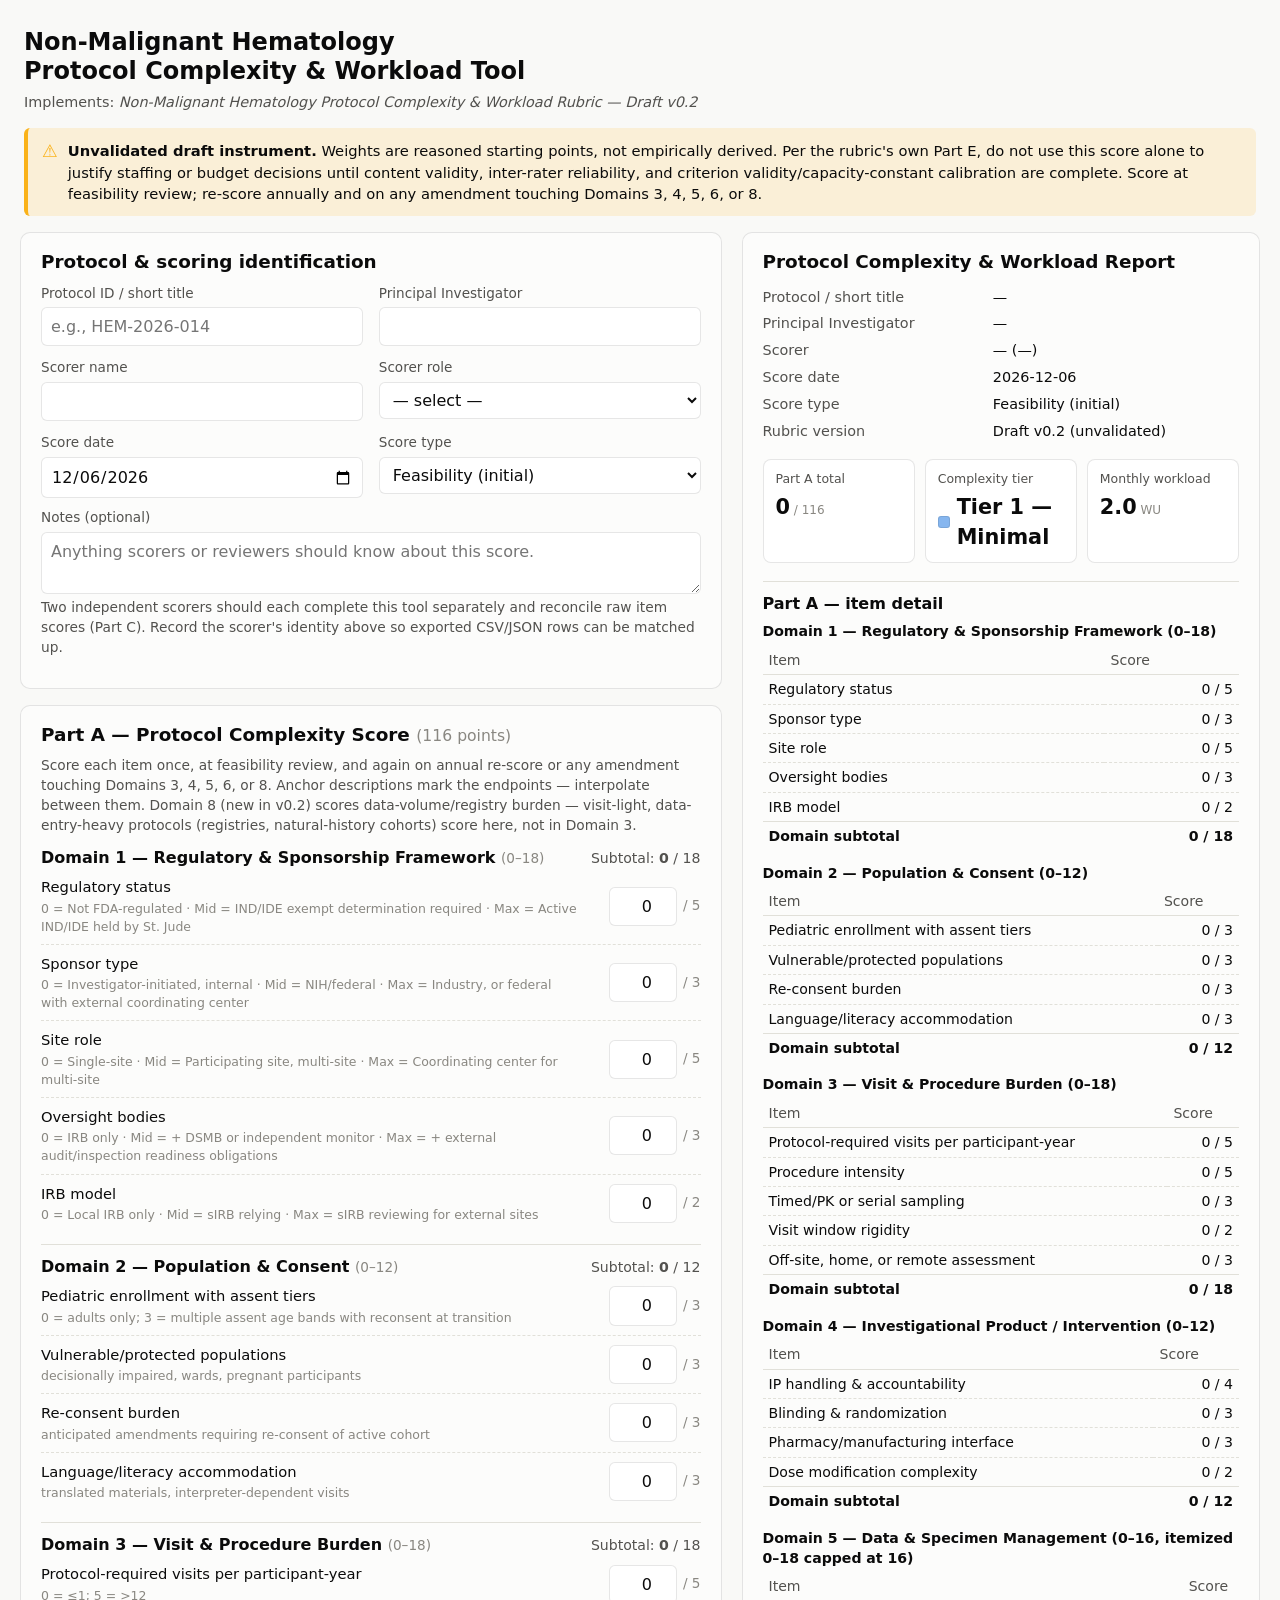
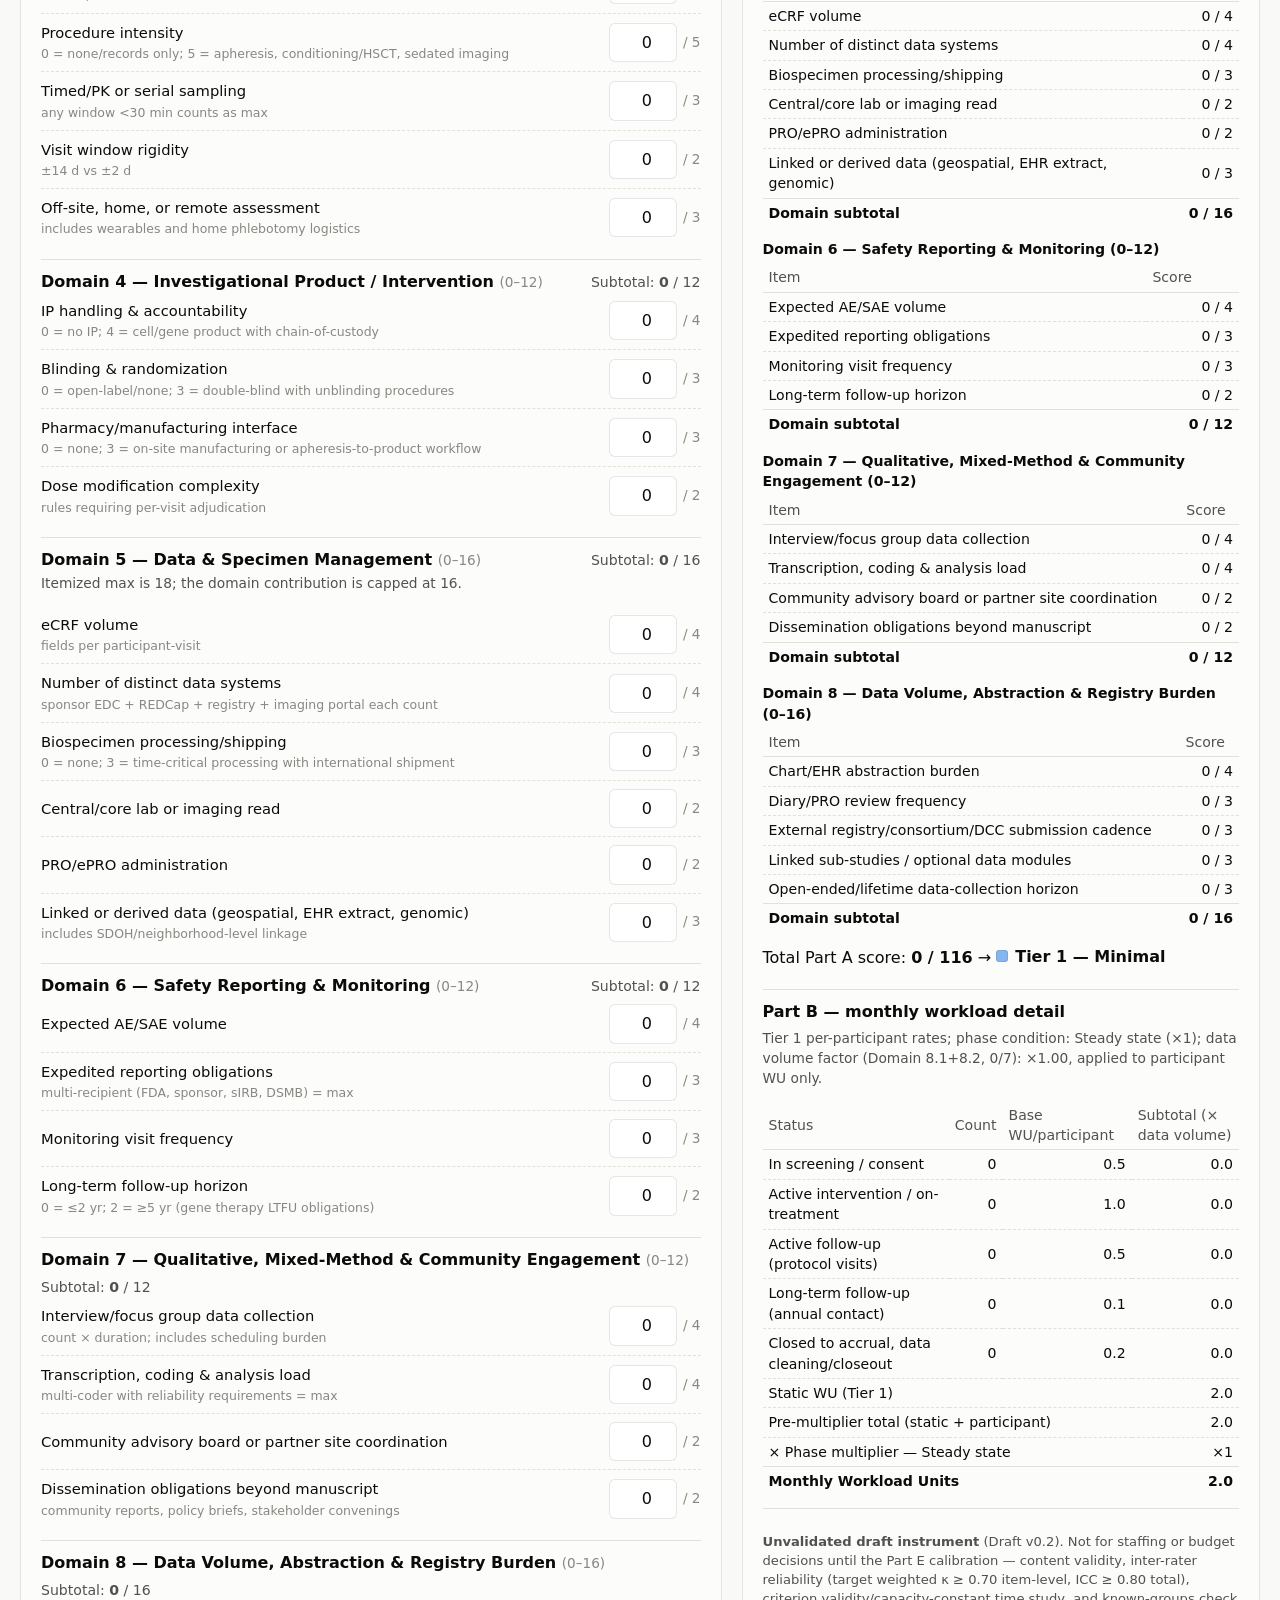
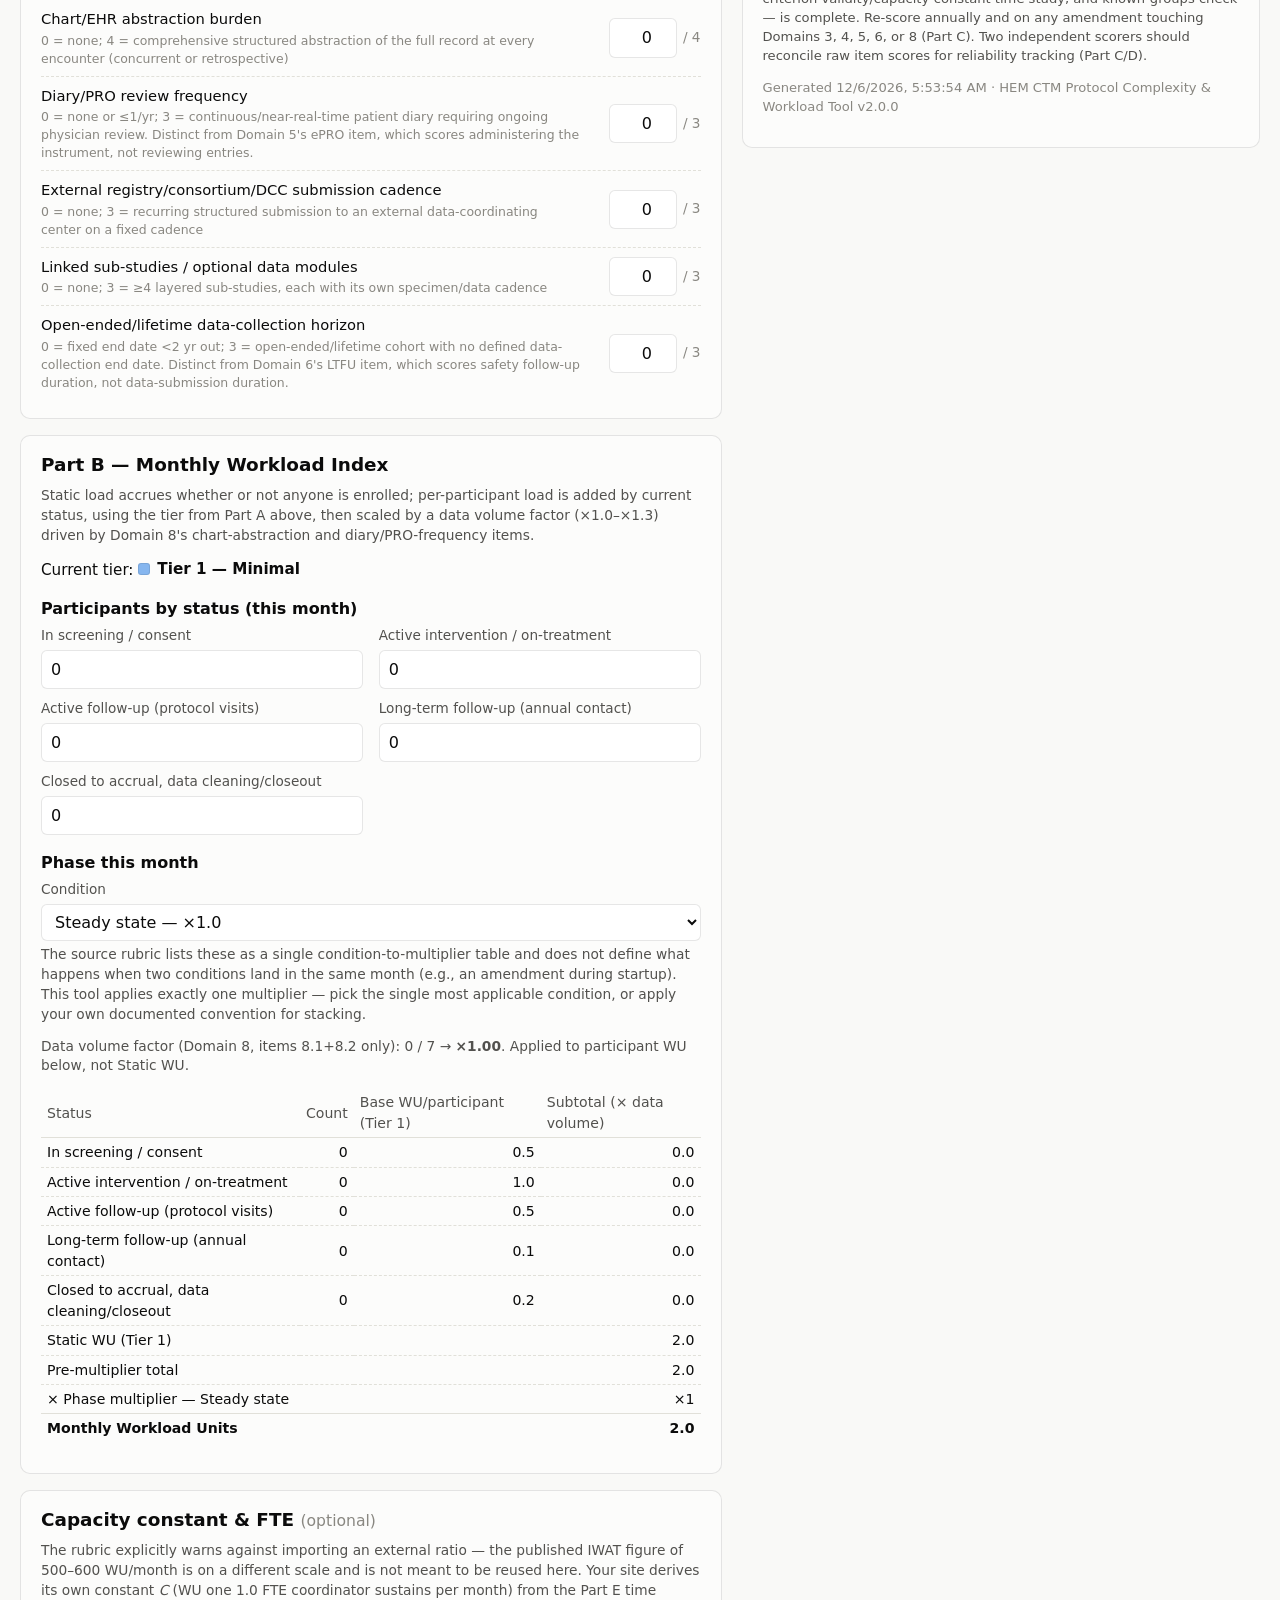
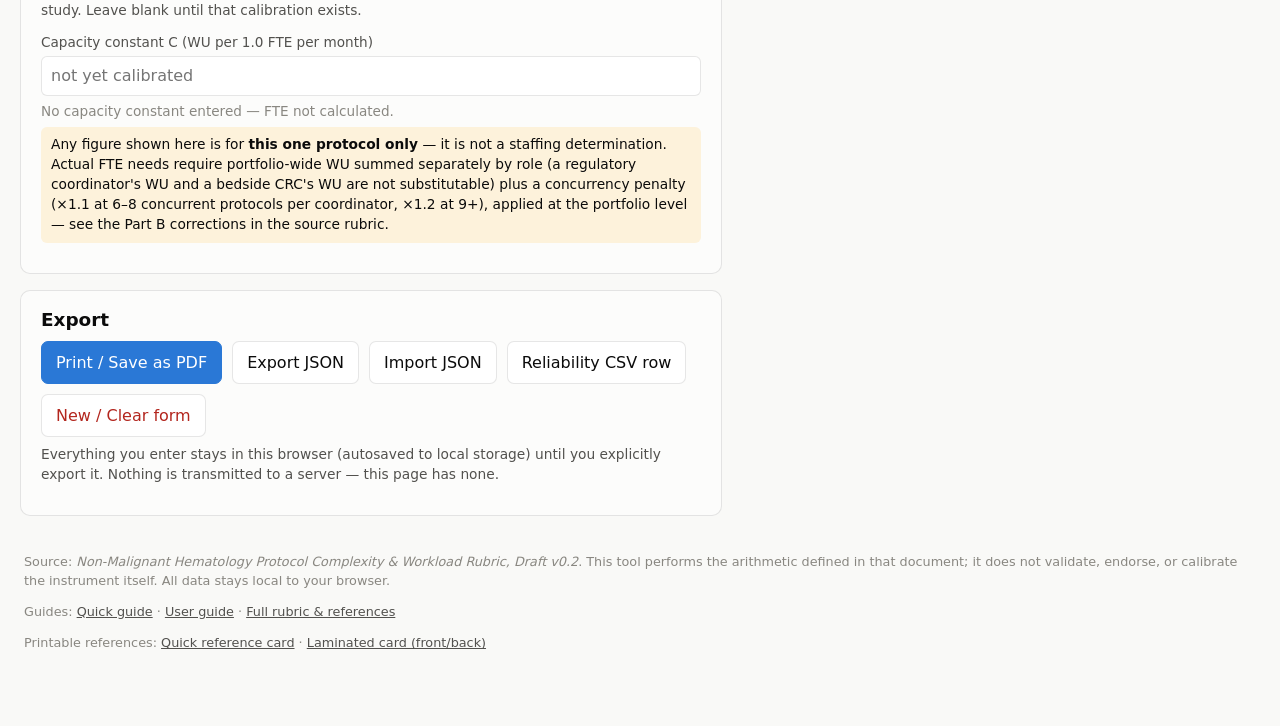
==== commit fe0afe07: "Warn on stale autosave restore; add invariant tests; document re-scoring Three changes, all closing " ====
--- a/index.html
+++ b/index.html
@@ -27,7 +27,7 @@
   </div>
 
   <div id="restoreBanner" class="banner banner-info no-print" hidden>
-    <span>Restored an unsaved entry from this browser.</span>
+    <span id="restoreMessage">Restored an unsaved entry from this browser.</span>
     <button type="button" id="restoreKeep" class="link-btn">Keep it</button>
     ·
     <button type="button" id="restoreClear" class="link-btn">Discard &amp; start new</button>
--- a/styles.css
+++ b/styles.css
@@ -86,6 +86,8 @@
   font-size: 0.9rem;
 }
 .banner-info { background: var(--surface-2); border: 1px solid var(--border); color: var(--ink-secondary); }
+/* Used when a restored autosave predates the current schema — see showRestoreBanner(). */
+.banner-warn { background: var(--status-warning-wash); border: 1px solid var(--status-warning); color: var(--ink-primary); }
 .link-btn {
   background: none; border: none; padding: 0; margin: 0;
   color: inherit; text-decoration: underline; cursor: pointer; font: inherit;
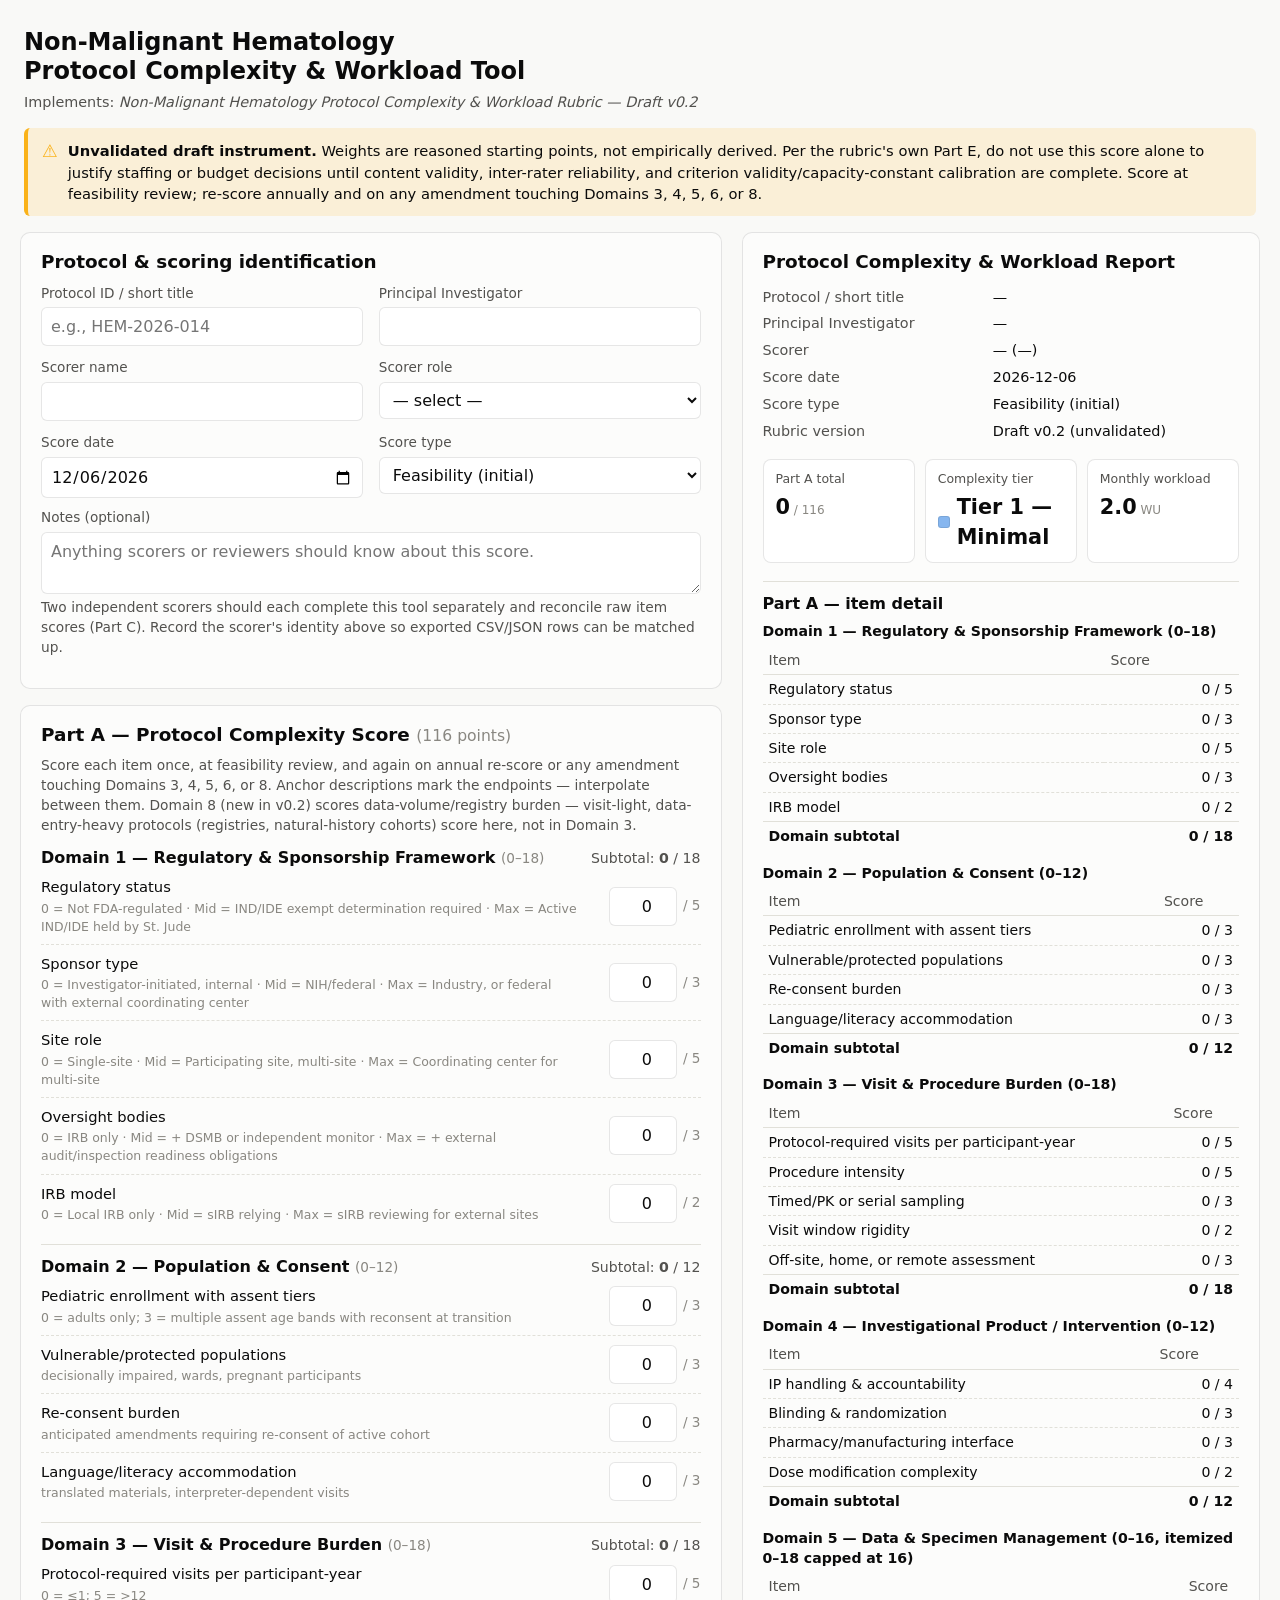
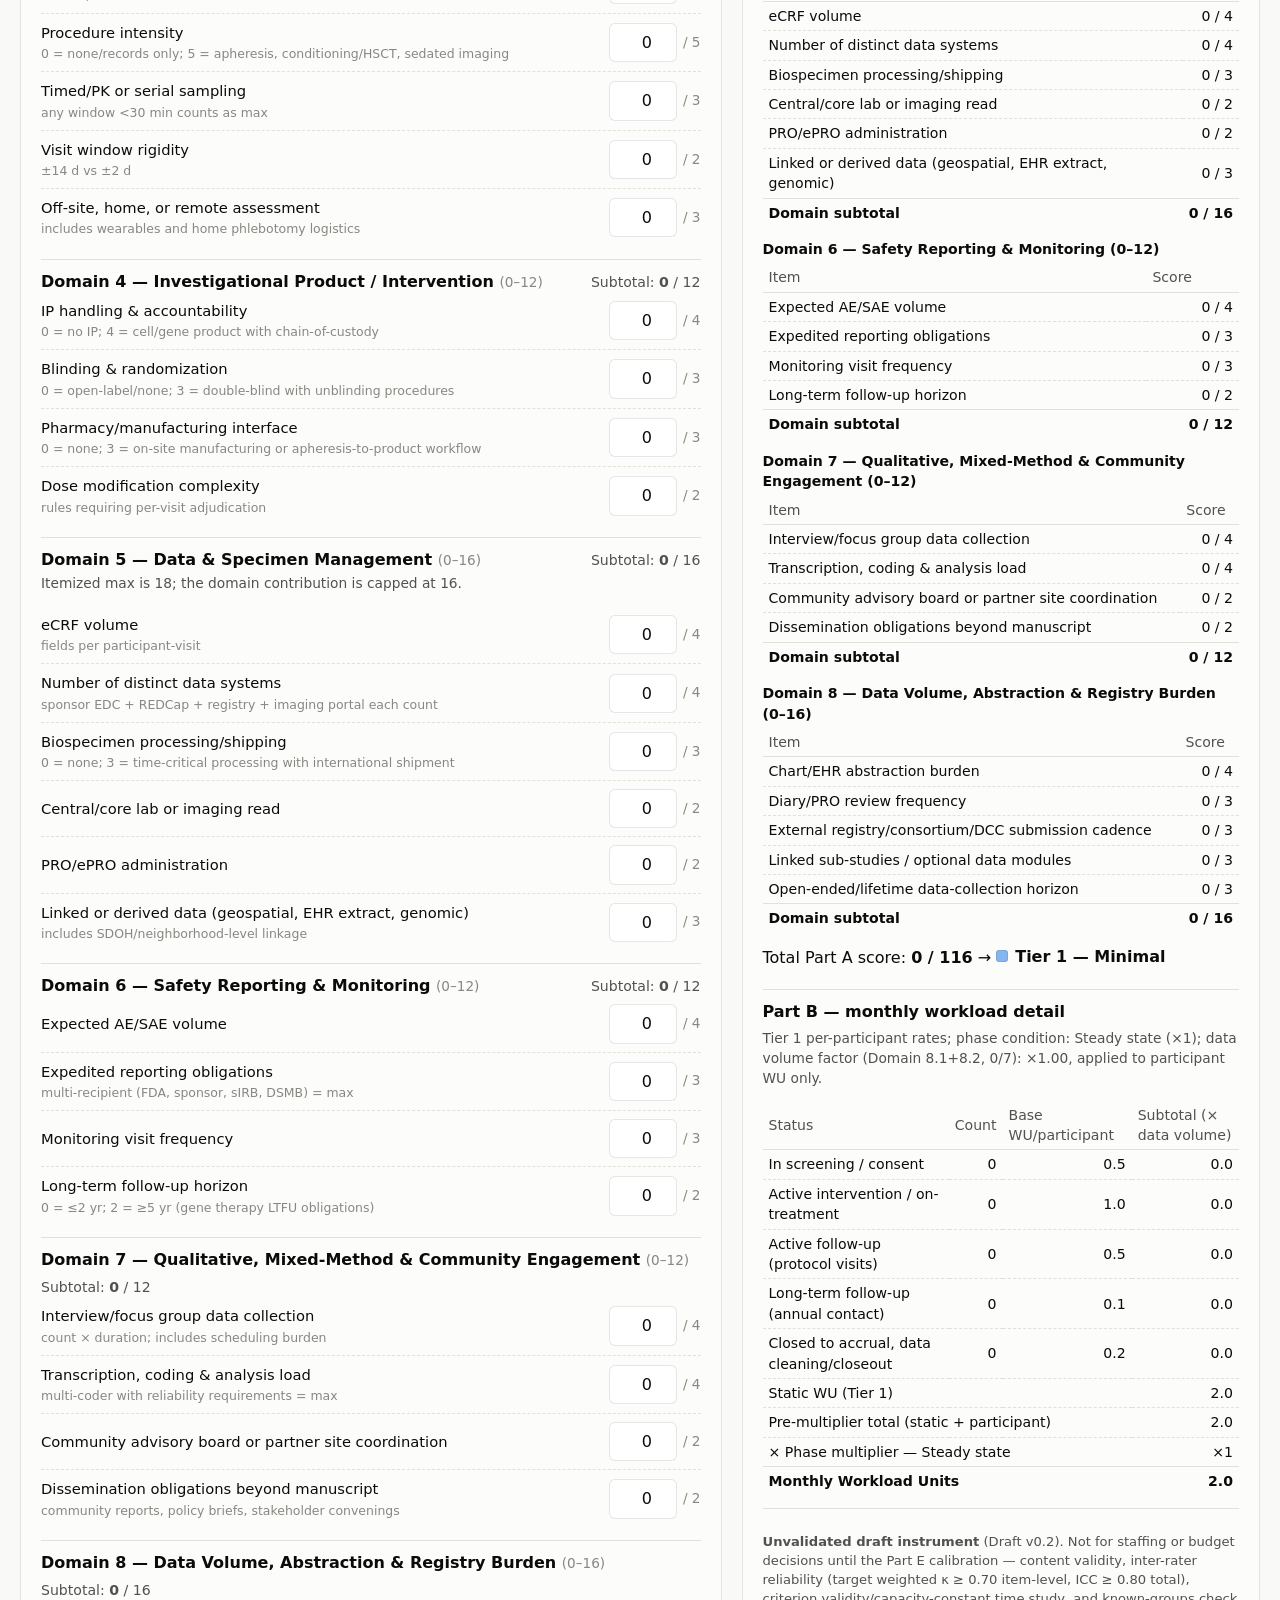
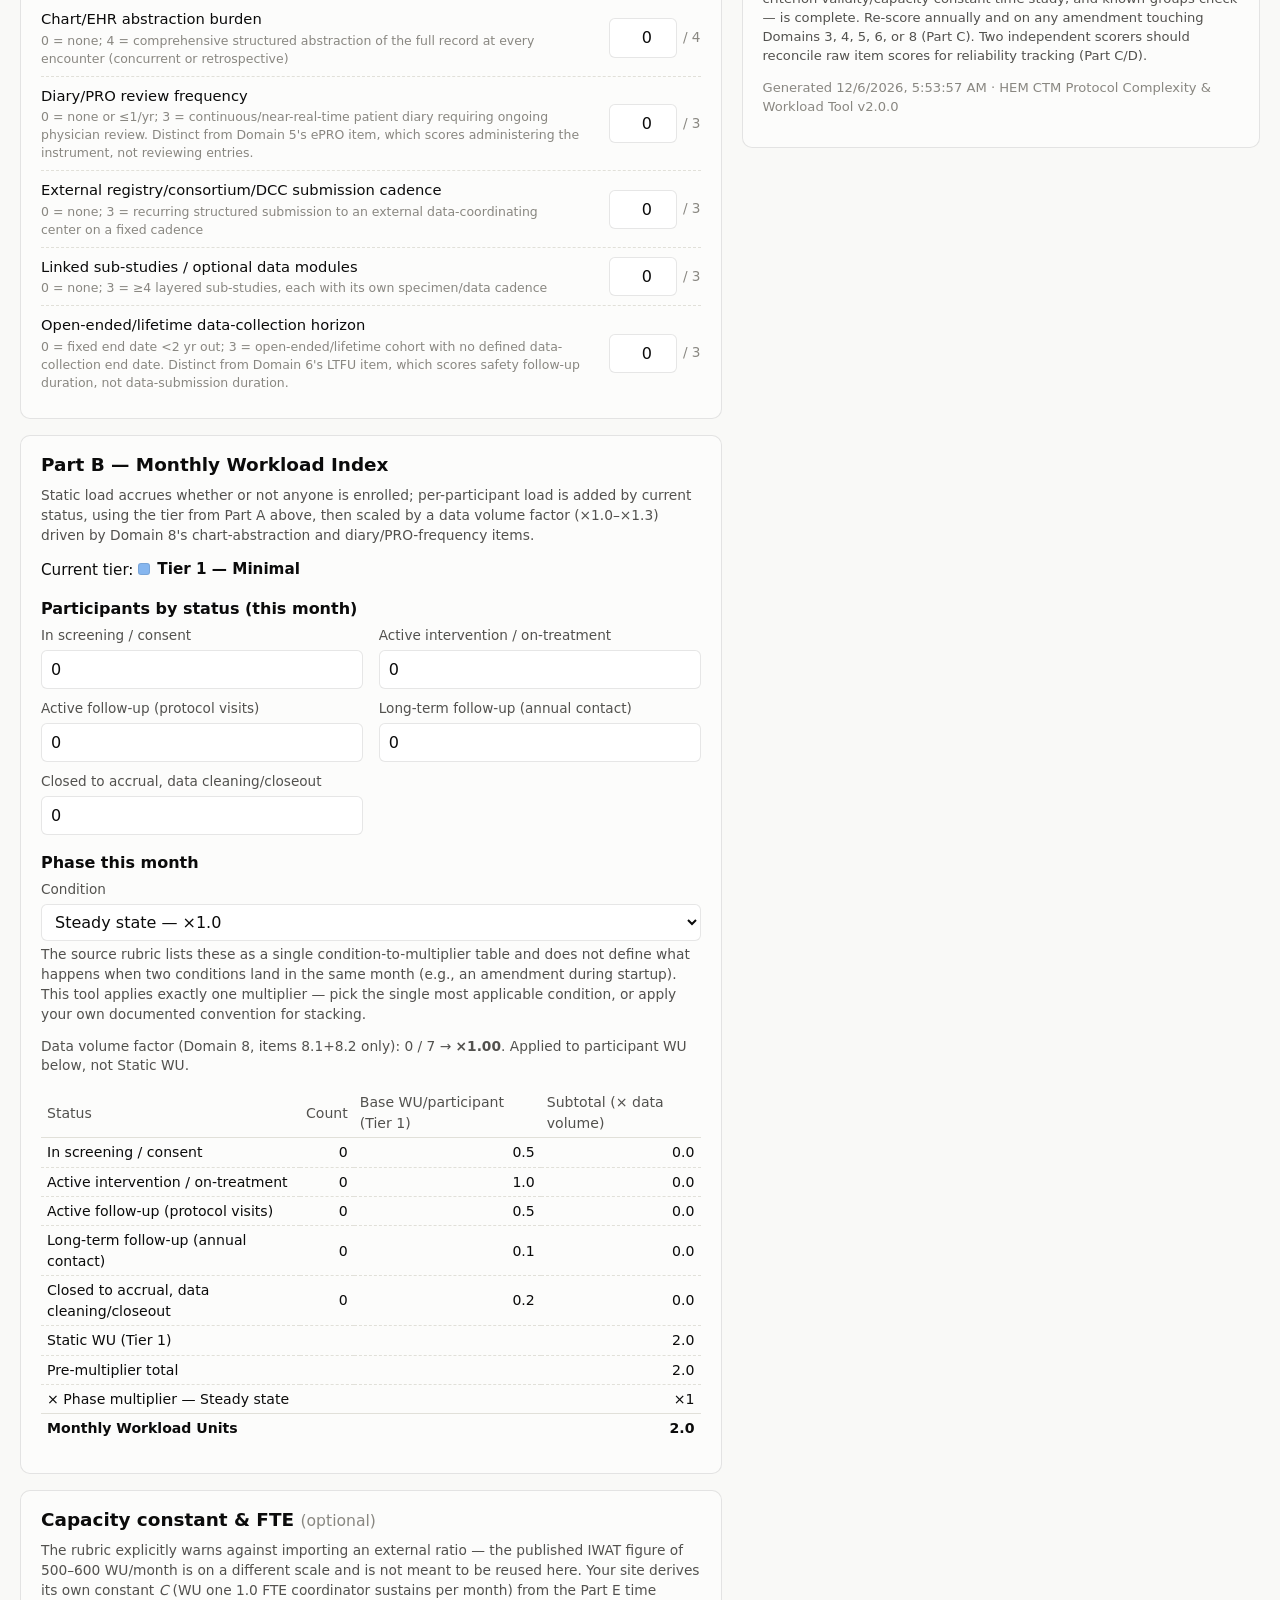
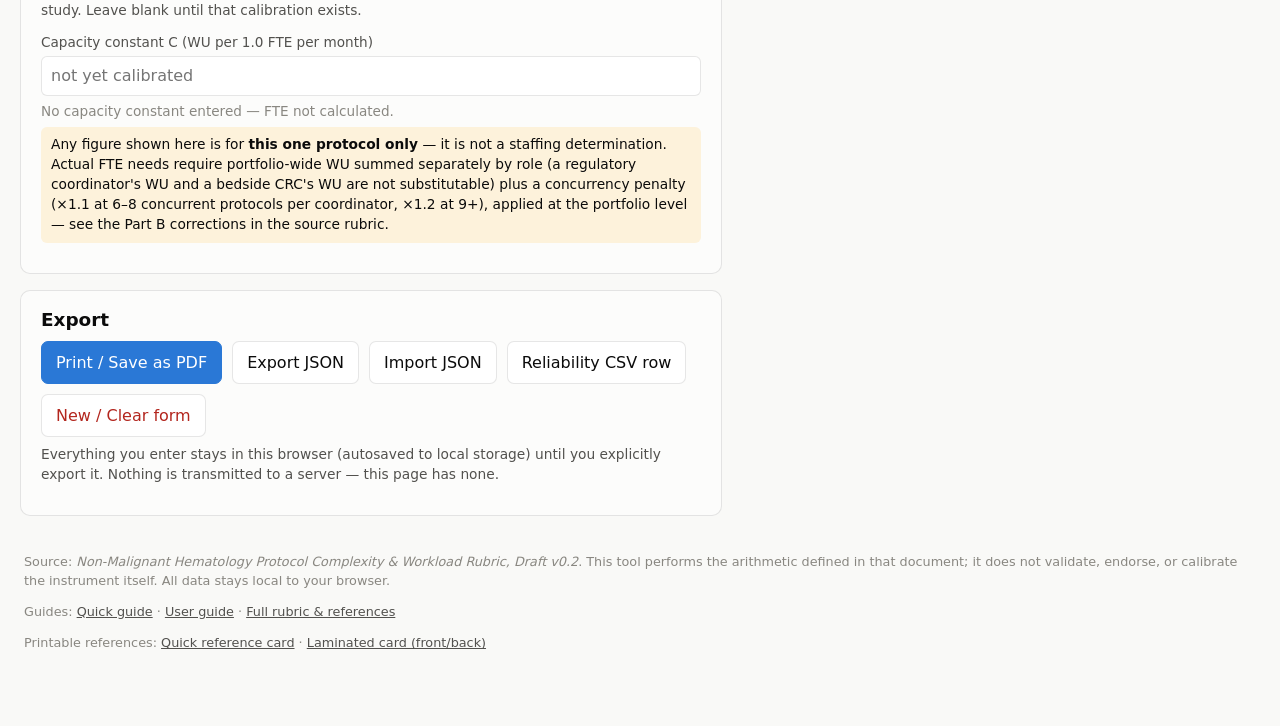
==== commit 41b938bb: "Fill the Part A ceiling from PART_A_MAX; reset banner state on dismiss Both minors flagged in review" ====
--- a/index.html
+++ b/index.html
@@ -85,7 +85,7 @@
       </section>
 
       <section class="card">
-        <h2>Part A — Protocol Complexity Score <span class="muted">(116 points)</span></h2>
+        <h2>Part A — Protocol Complexity Score <span class="muted" id="partAMaxLabel">(116 points)</span></h2>
         <p class="section-help">Score each item once, at feasibility review, and again on annual re-score or any amendment touching Domains 3, 4, 5, 6, or 8. Anchor descriptions mark the endpoints — interpolate between them. Domain 8 (new in v0.2) scores data-volume/registry burden — visit-light, data-entry-heavy protocols (registries, natural-history cohorts) score here, not in Domain 3.</p>
         <div id="domainsRoot"><!-- generated by app.js --></div>
       </section>
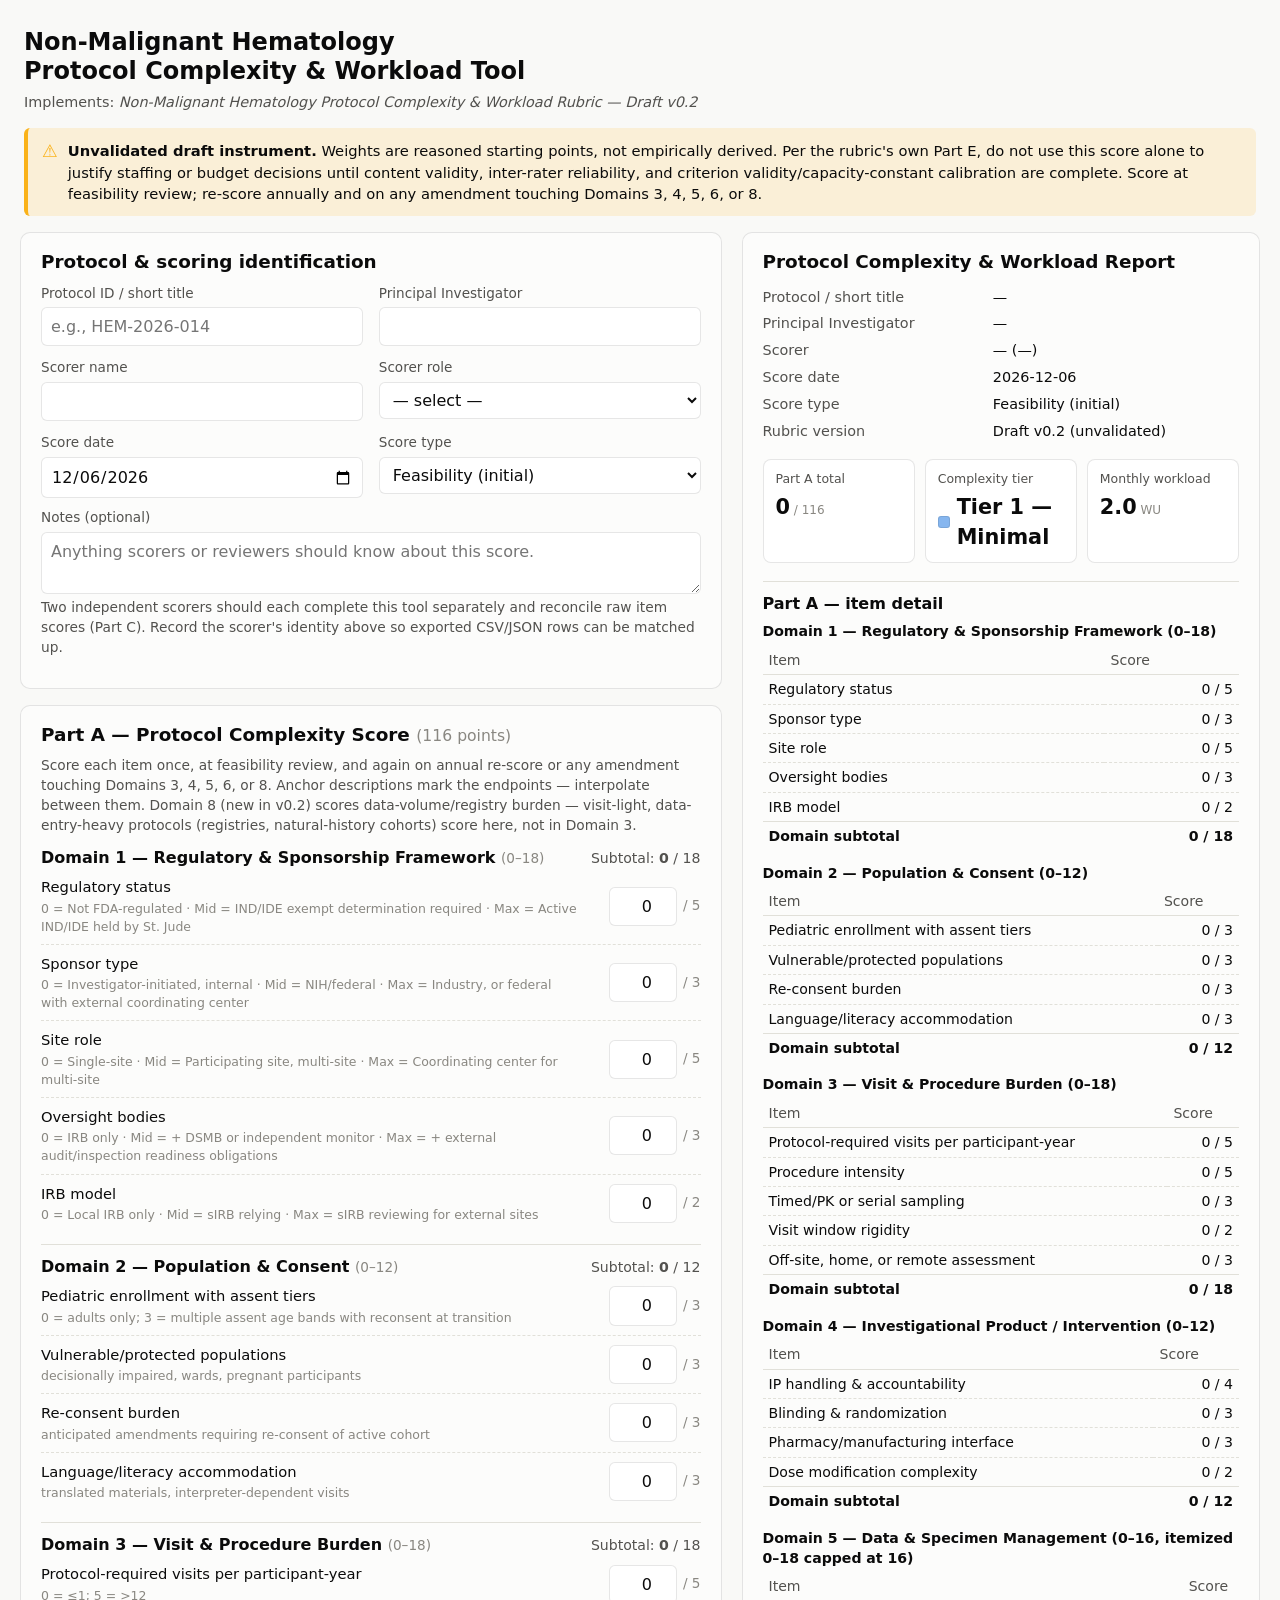
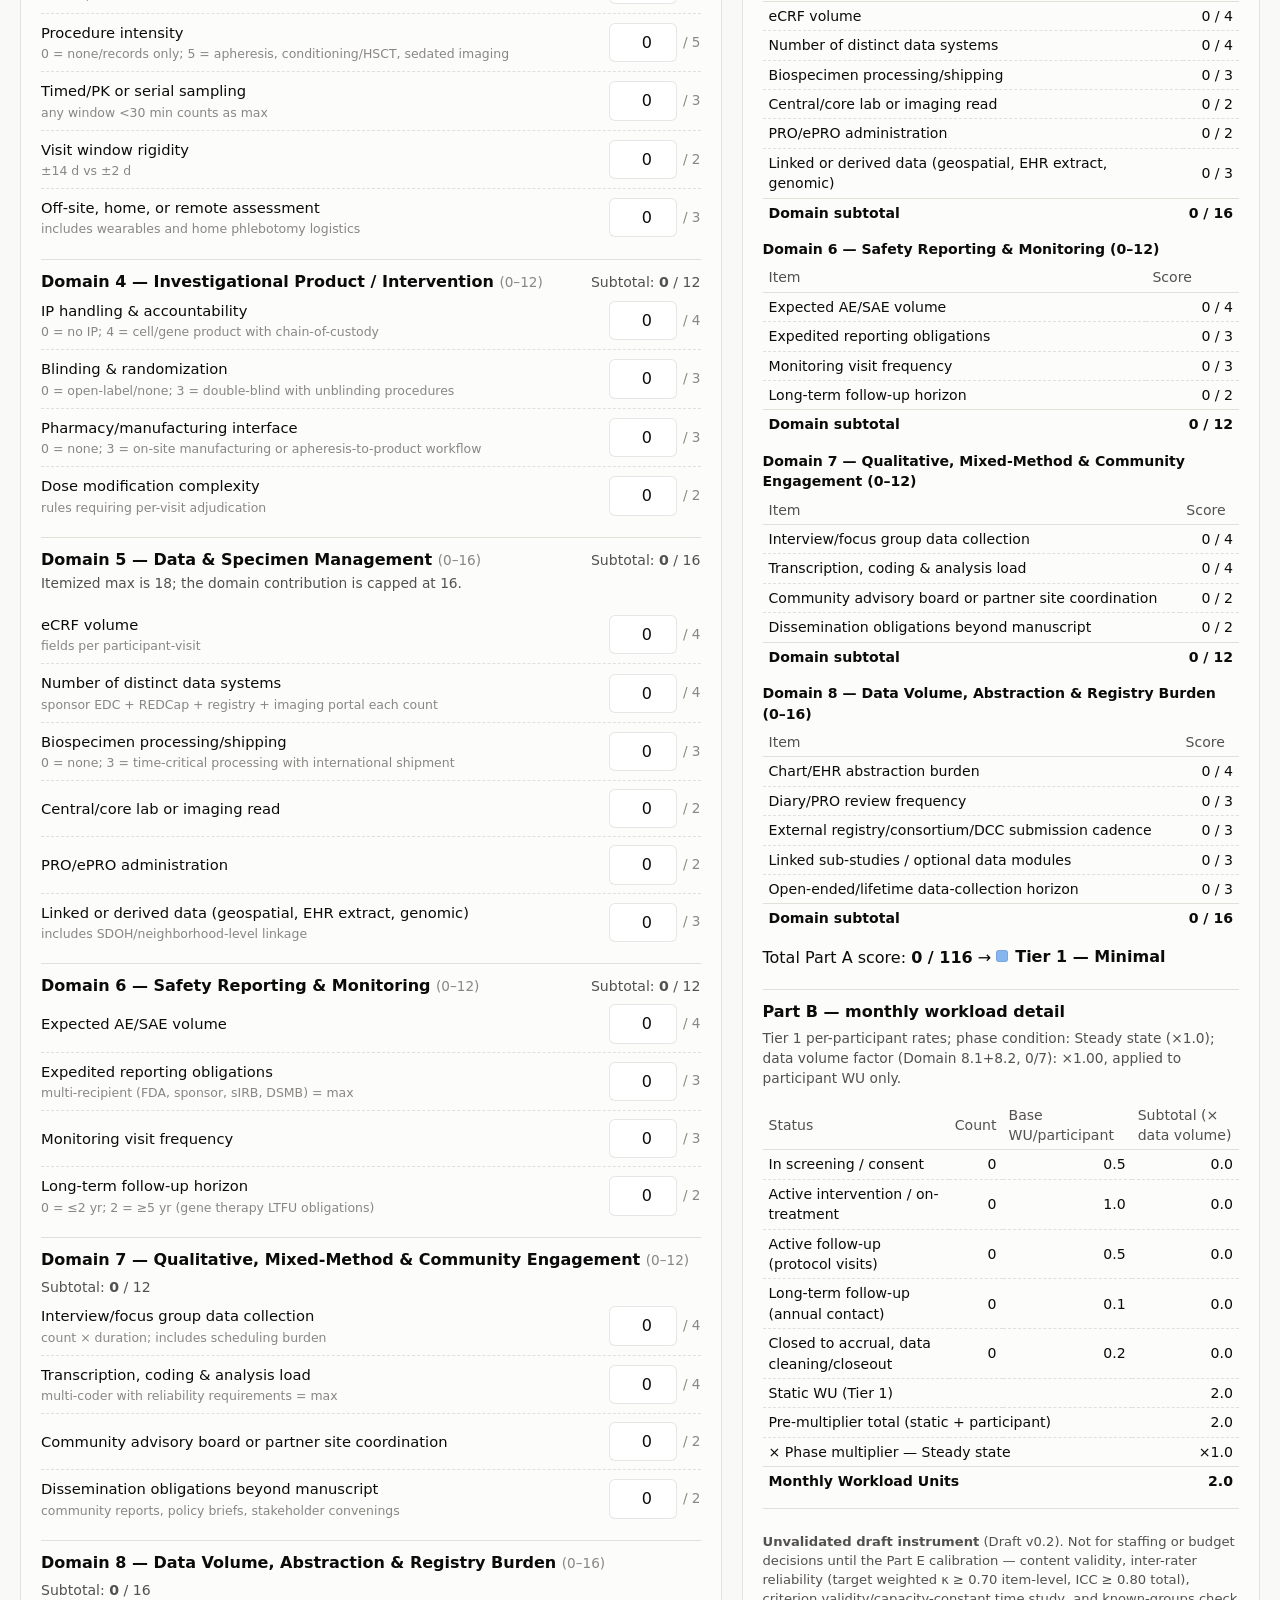
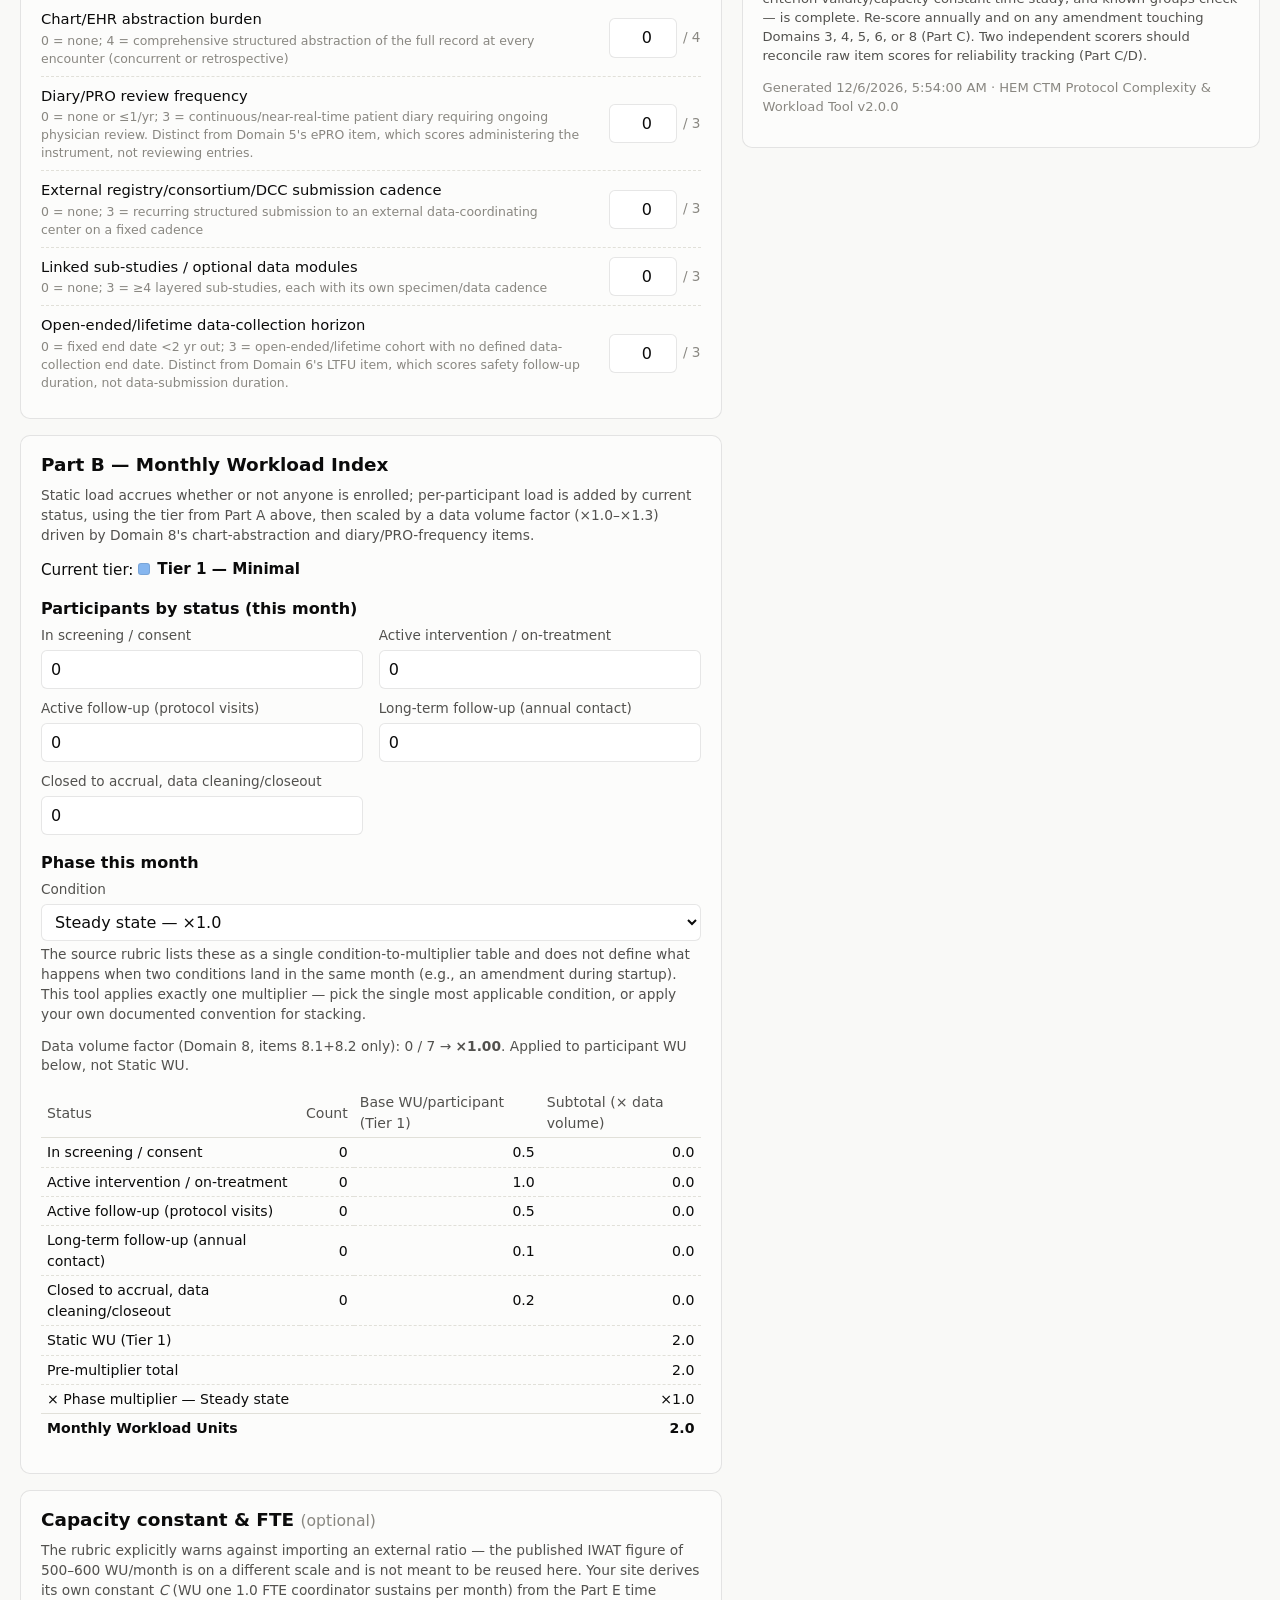
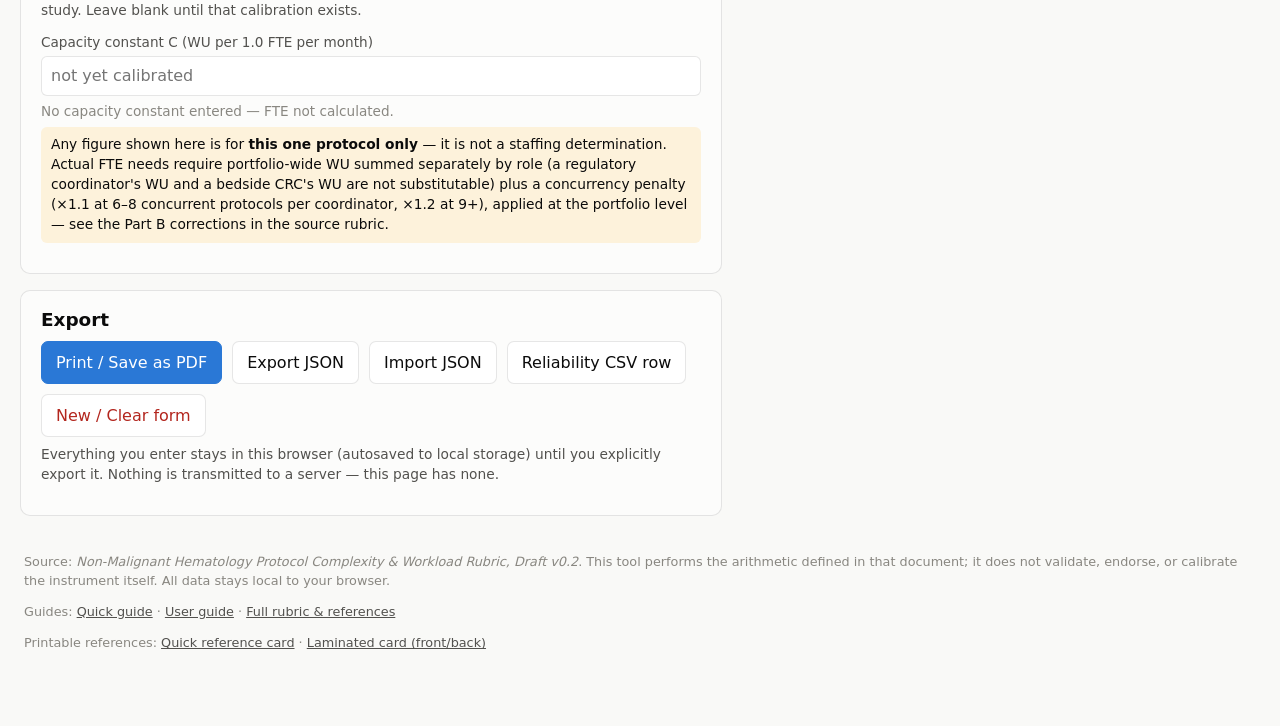
==== commit e430e1b6: "Generate the phase options from PHASE_MULTIPLIERS Eliminates the index.html/app.js contract flagged " ====
--- a/index.html
+++ b/index.html
@@ -92,7 +92,7 @@
 
       <section class="card" id="partBSection">
         <h2>Part B — Monthly Workload Index</h2>
-        <p class="section-help">Static load accrues whether or not anyone is enrolled; per-participant load is added by current status, using the tier from Part A above, then scaled by a data volume factor (×1.0–×1.3) driven by Domain 8's chart-abstraction and diary/PRO-frequency items.</p>
+        <p class="section-help">Static load accrues whether or not anyone is enrolled; per-participant load is added by current status, using the tier from Part A above, then scaled by a data volume factor (<span id="dataVolumeRangeLabel">×1.0–×1.3</span>) driven by Domain 8's chart-abstraction and diary/PRO-frequency items.</p>
 
         <div class="tier-readout">Current tier: <span id="pbTierBadge">—</span></div>
 
@@ -123,13 +123,7 @@
         <h3>Phase this month</h3>
         <div class="field">
           <label for="phaseSelect">Condition</label>
-          <select id="phaseSelect">
-            <option value="startup">Startup (activation −3 mo to first enrollment) — ×1.6</option>
-            <option value="steady" selected>Steady state — ×1.0</option>
-            <option value="amendment">Substantive amendment month (+ following month) — ×1.3</option>
-            <option value="audit">Audit/inspection or monitoring visit month — ×1.4</option>
-            <option value="closeout_qtr">Closeout quarter — ×1.2</option>
-          </select>
+          <select id="phaseSelect"><!-- generated by app.js from PHASE_MULTIPLIERS --></select>
         </div>
         <p class="section-help">The source rubric lists these as a single condition-to-multiplier table and does not define what happens when two conditions land in the same month (e.g., an amendment during startup). This tool applies exactly one multiplier — pick the single most applicable condition, or apply your own documented convention for stacking.</p>
 
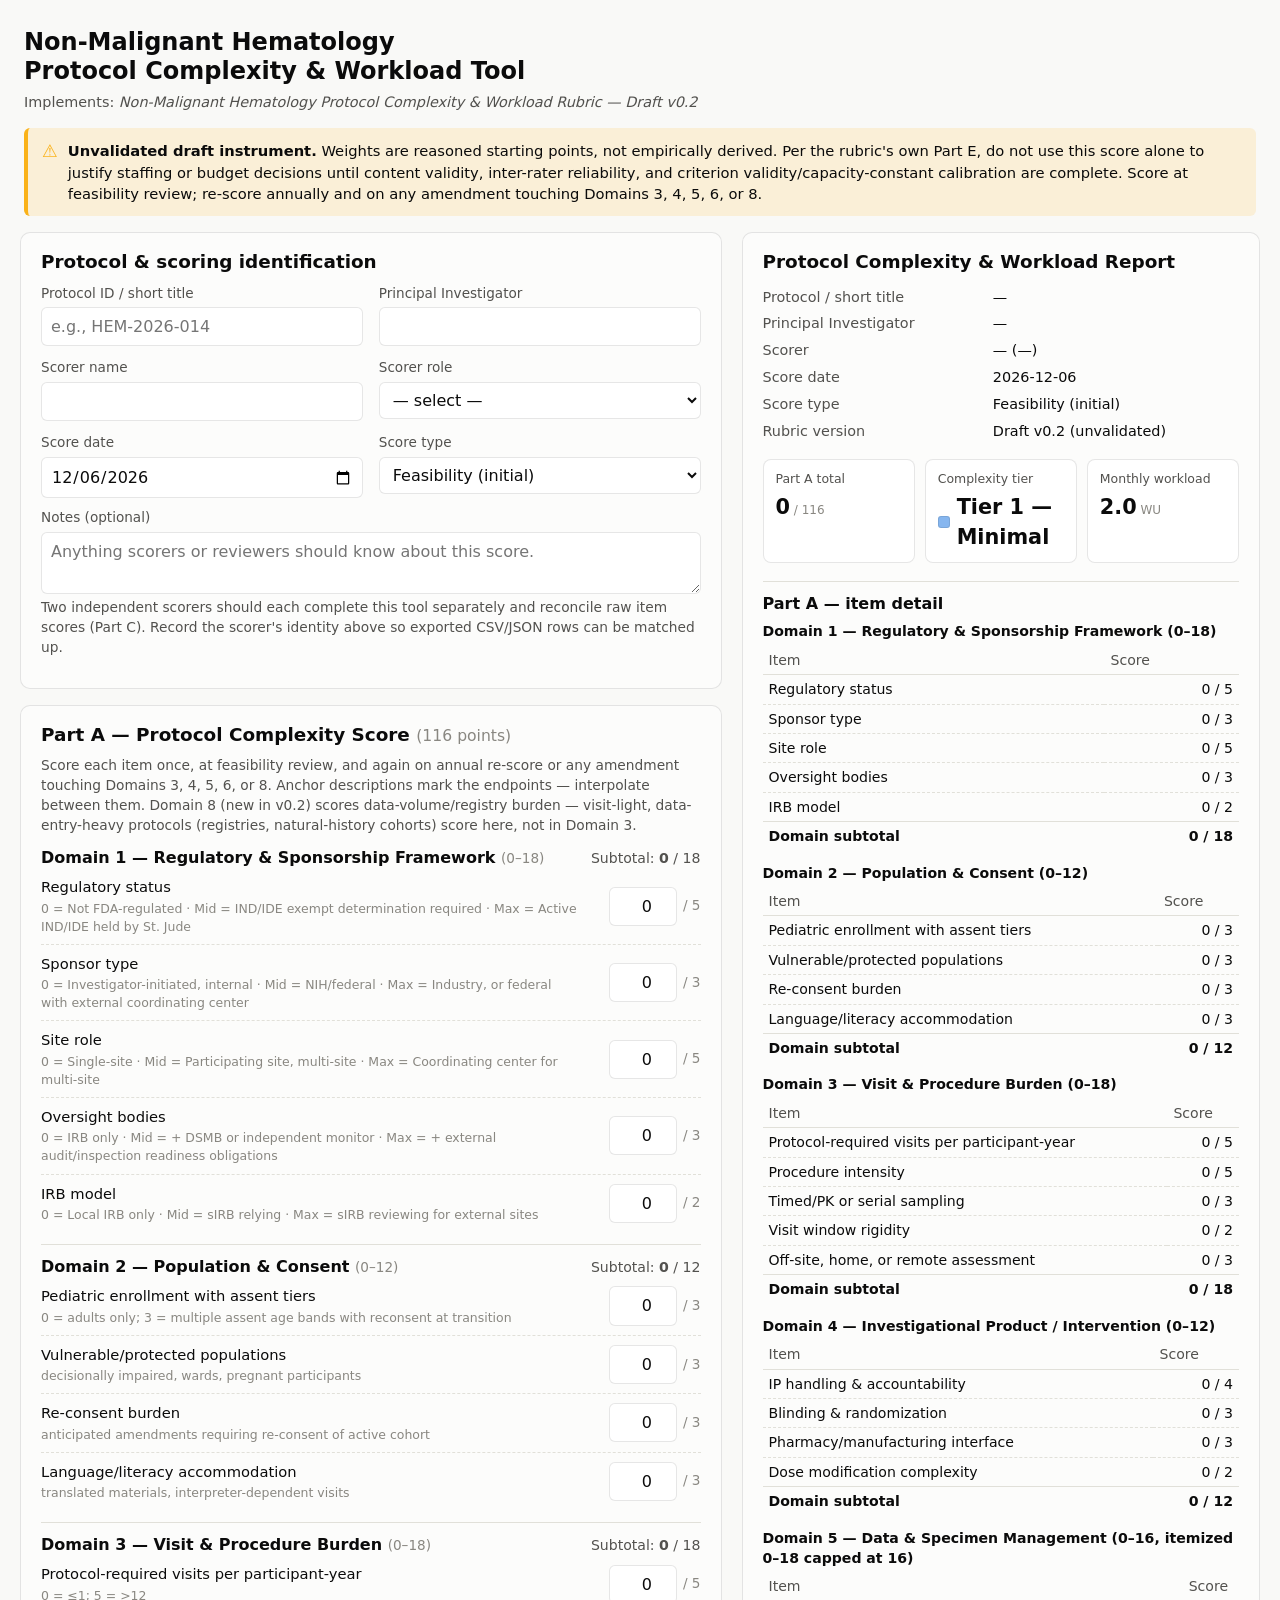
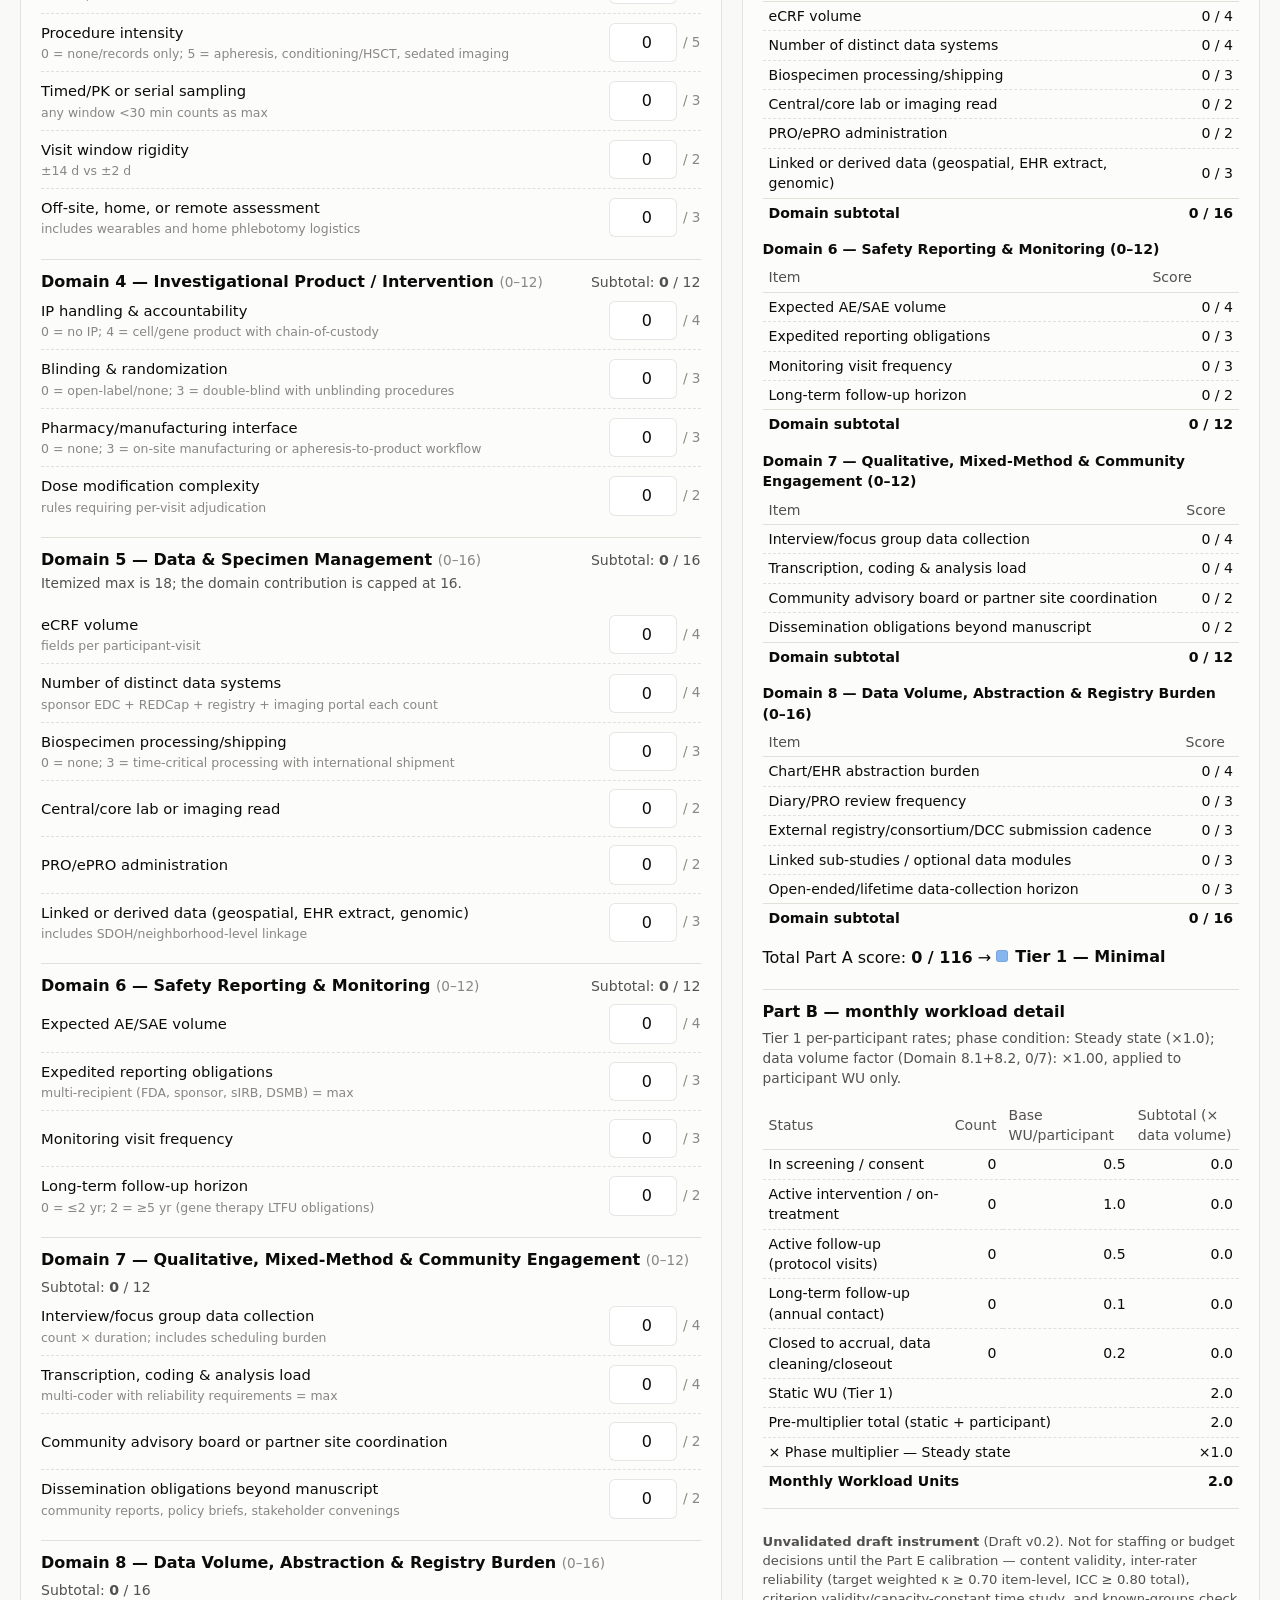
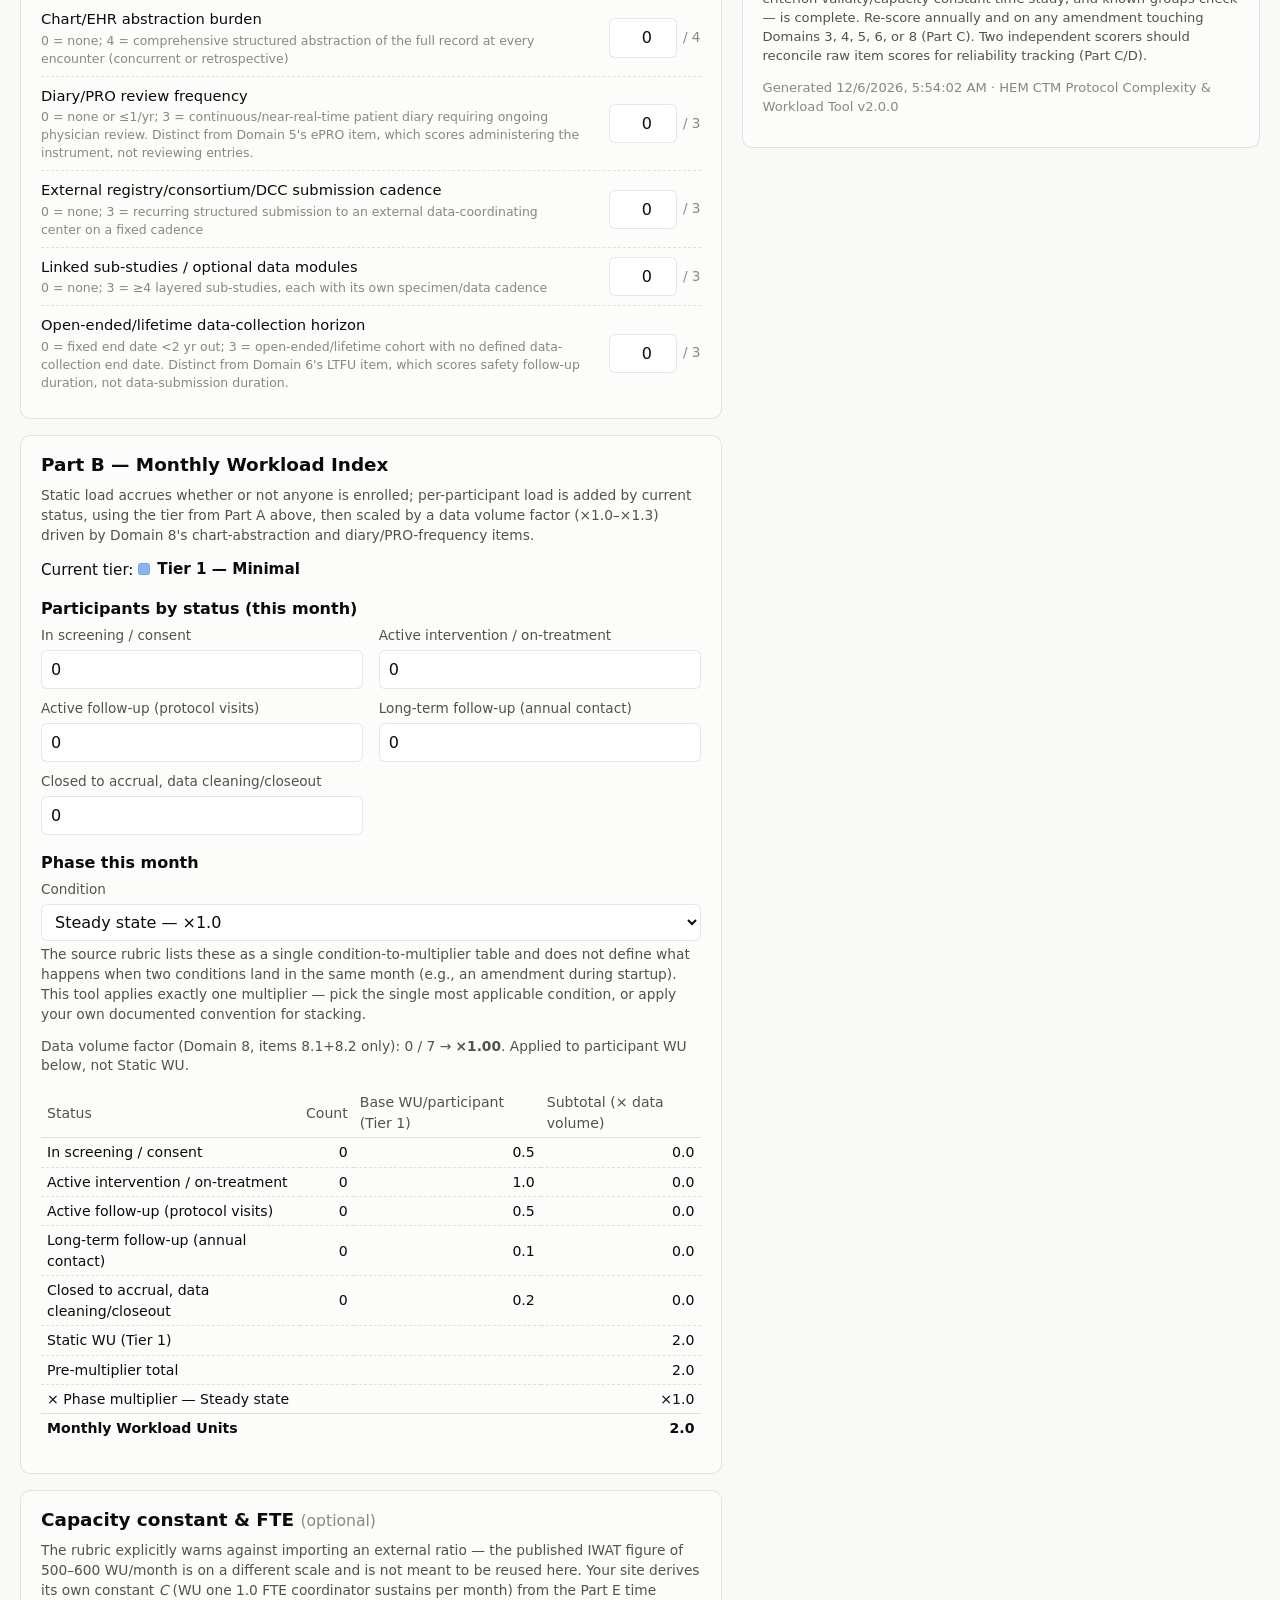
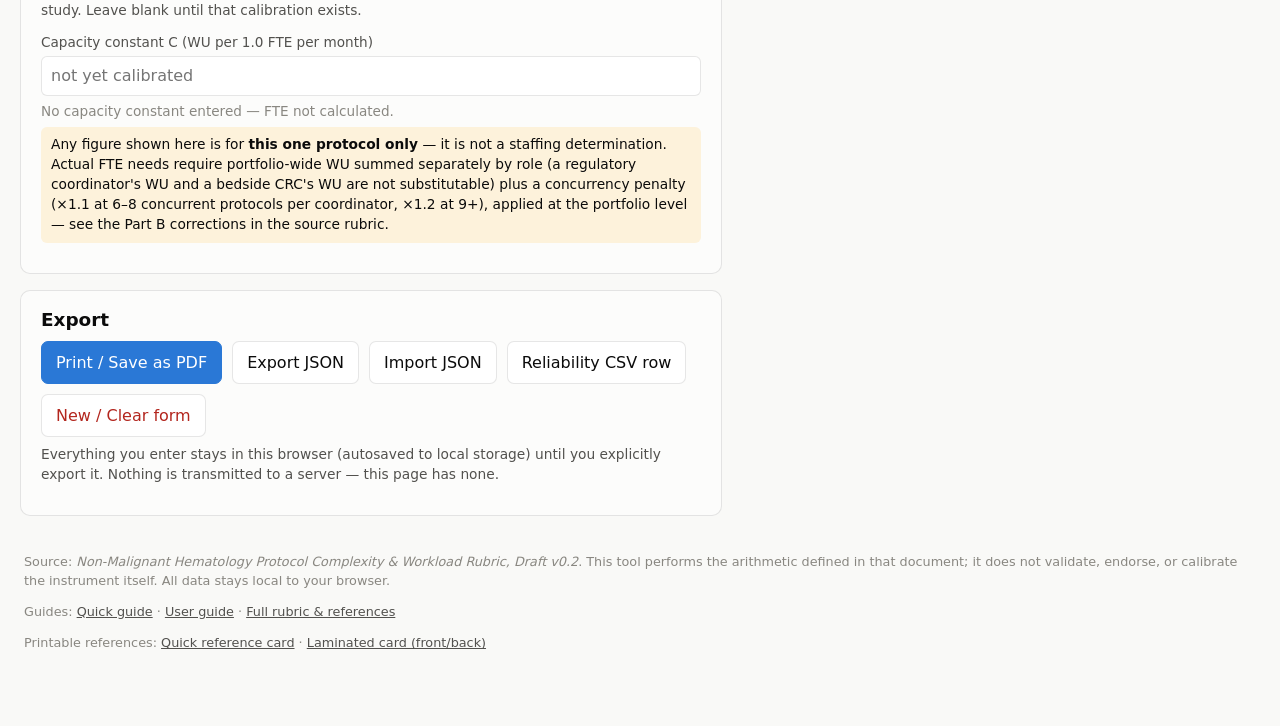
==== commit 4cc75881: "Generate the participant grid from STATUS_ROWS index.html restated all five status ids and labels as" ====
--- a/index.html
+++ b/index.html
@@ -97,28 +97,7 @@
         <div class="tier-readout">Current tier: <span id="pbTierBadge">—</span></div>
 
         <h3>Participants by status (this month)</h3>
-        <div class="status-grid">
-          <div class="field">
-            <label for="p_screening">In screening / consent</label>
-            <input type="number" id="p_screening" min="0" step="1" value="0" inputmode="numeric">
-          </div>
-          <div class="field">
-            <label for="p_active">Active intervention / on-treatment</label>
-            <input type="number" id="p_active" min="0" step="1" value="0" inputmode="numeric">
-          </div>
-          <div class="field">
-            <label for="p_follow_up">Active follow-up (protocol visits)</label>
-            <input type="number" id="p_follow_up" min="0" step="1" value="0" inputmode="numeric">
-          </div>
-          <div class="field">
-            <label for="p_ltfu">Long-term follow-up (annual contact)</label>
-            <input type="number" id="p_ltfu" min="0" step="1" value="0" inputmode="numeric">
-          </div>
-          <div class="field">
-            <label for="p_closeout">Closed to accrual, data cleaning/closeout</label>
-            <input type="number" id="p_closeout" min="0" step="1" value="0" inputmode="numeric">
-          </div>
-        </div>
+        <div class="status-grid" id="participantsRoot"><!-- generated by app.js from STATUS_ROWS --></div>
 
         <h3>Phase this month</h3>
         <div class="field">
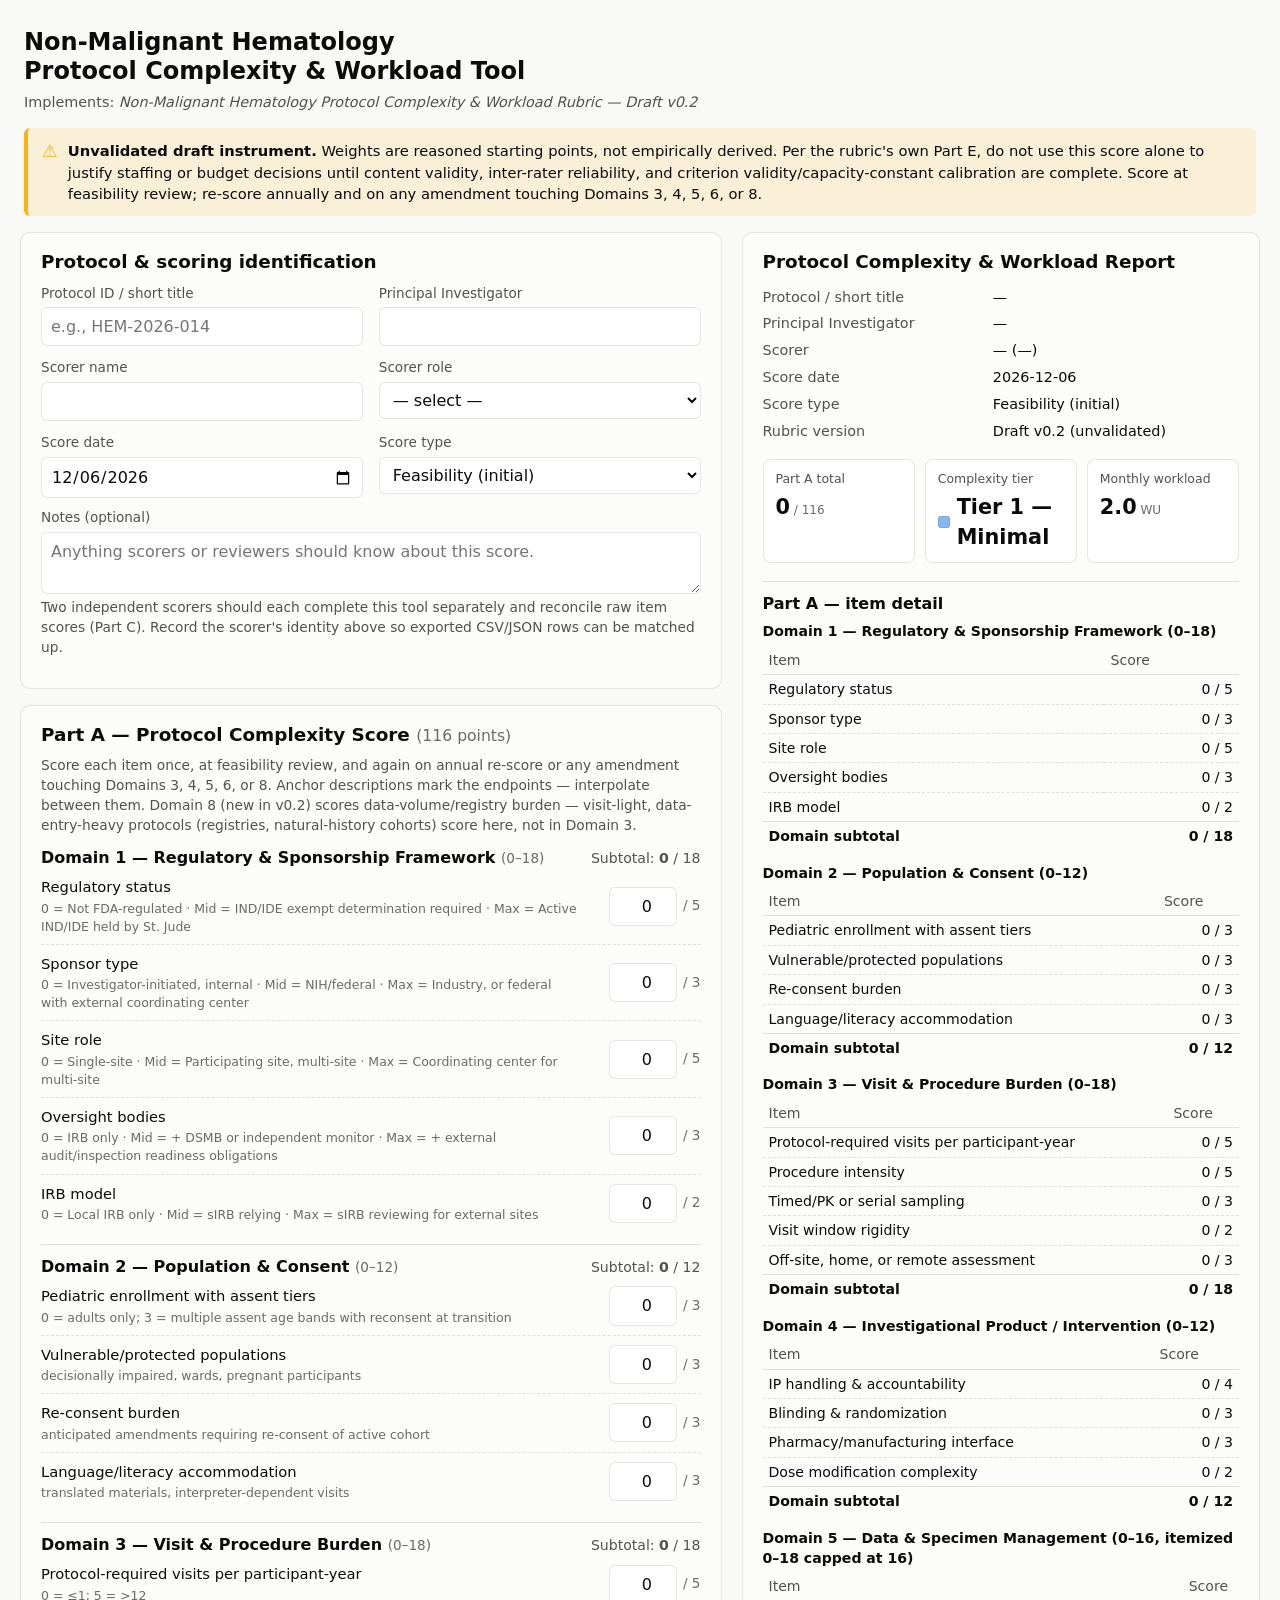
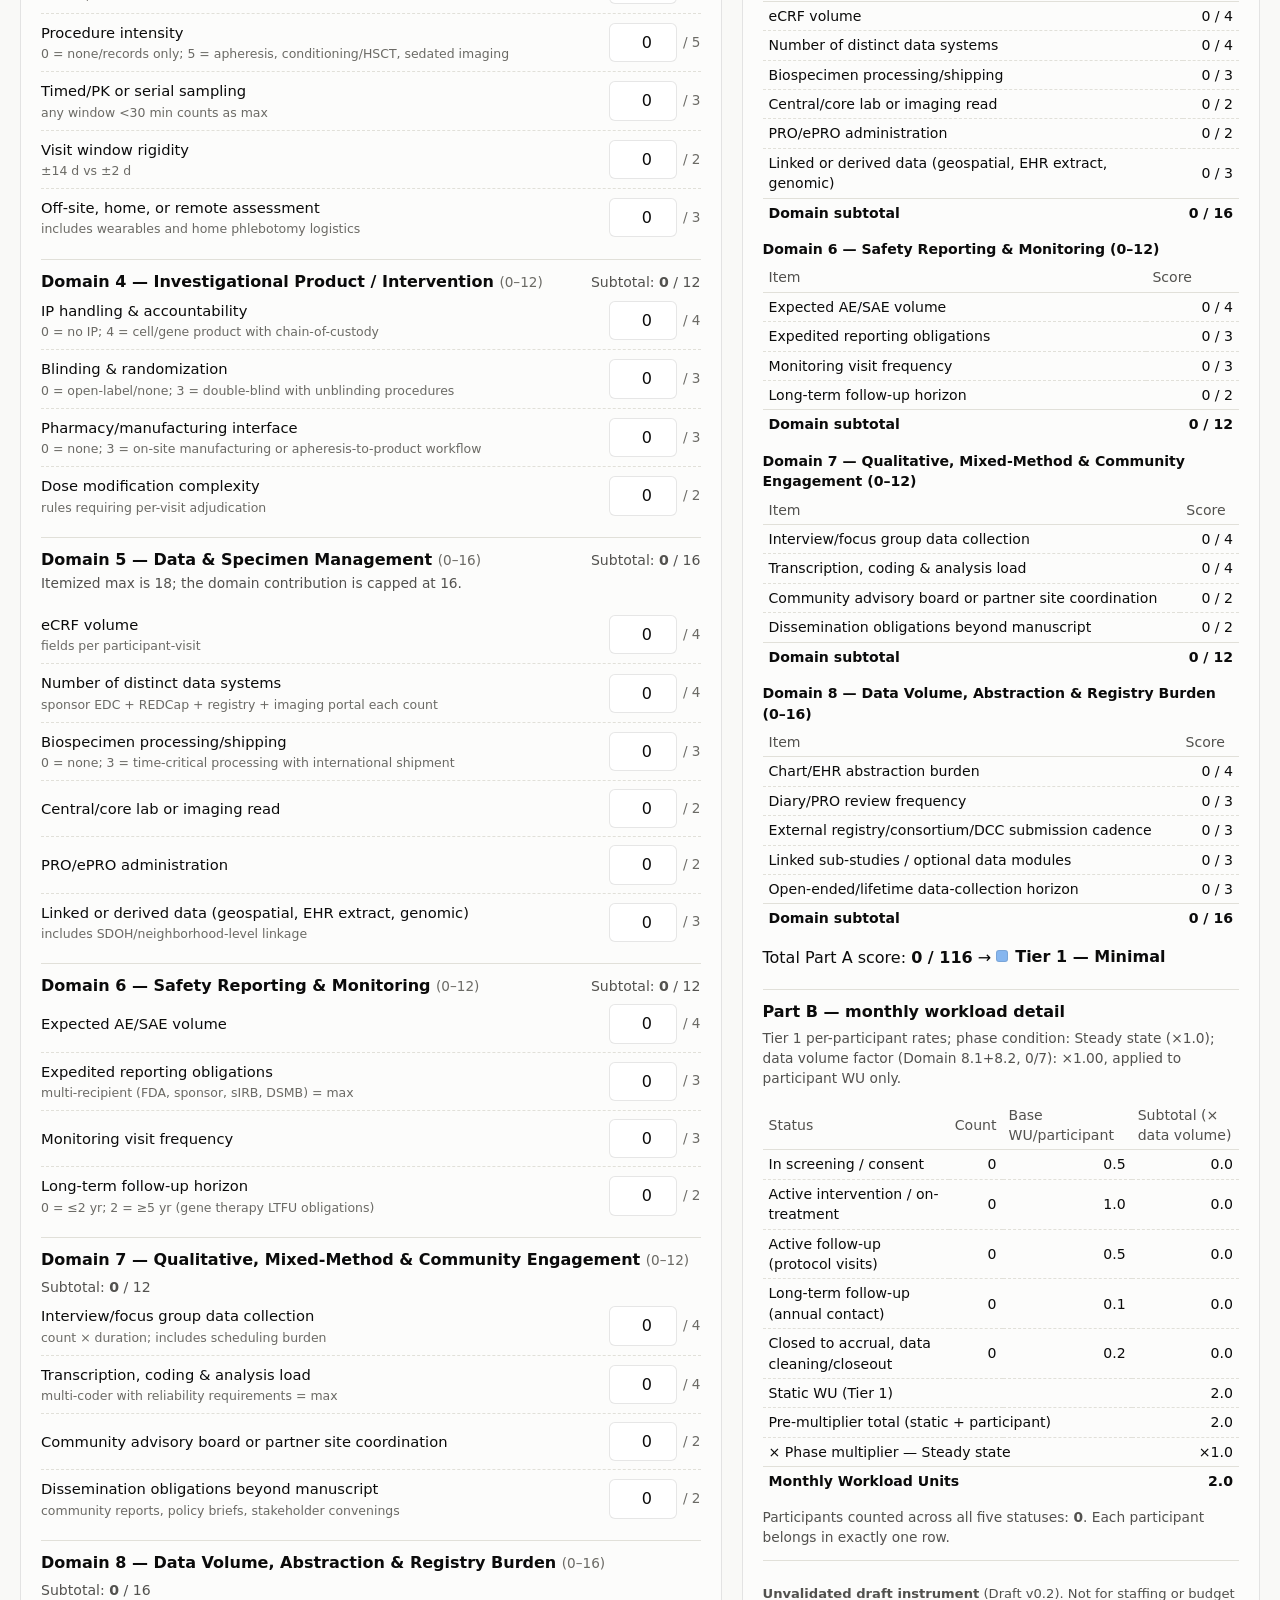
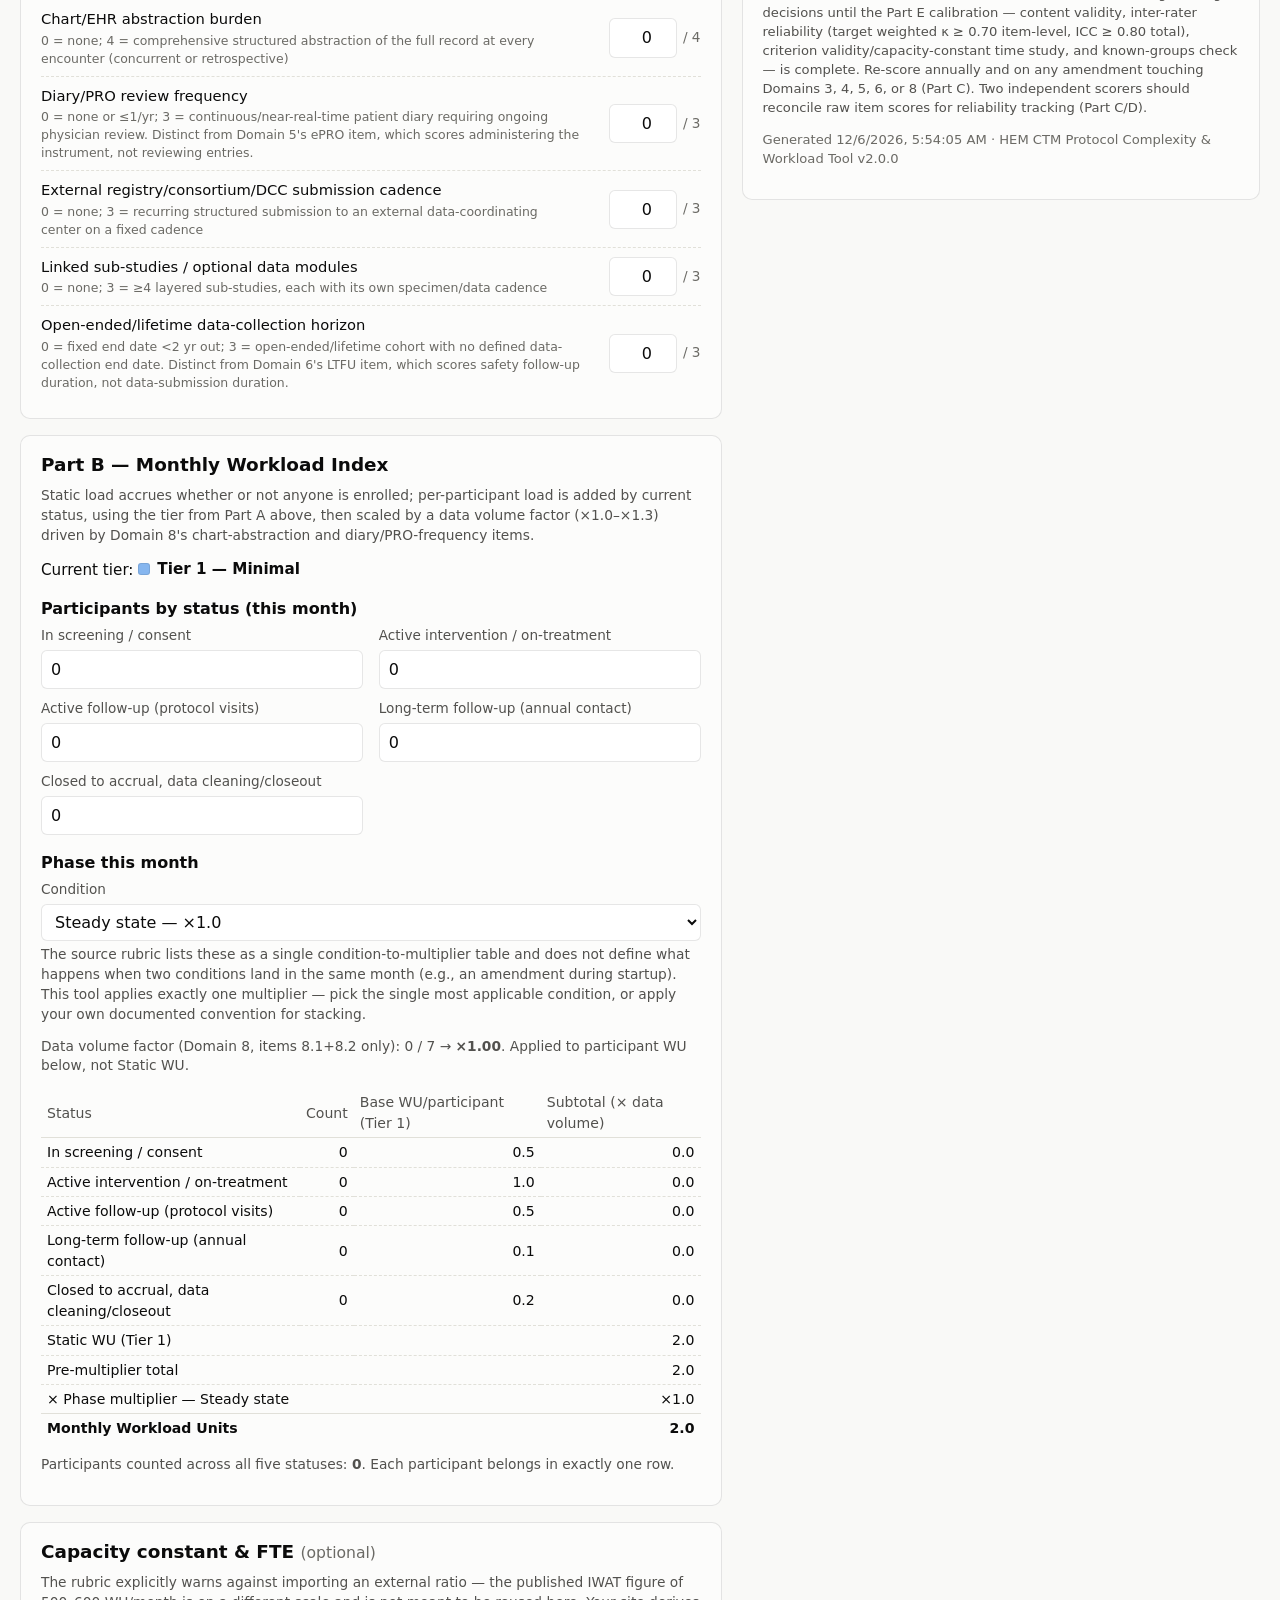
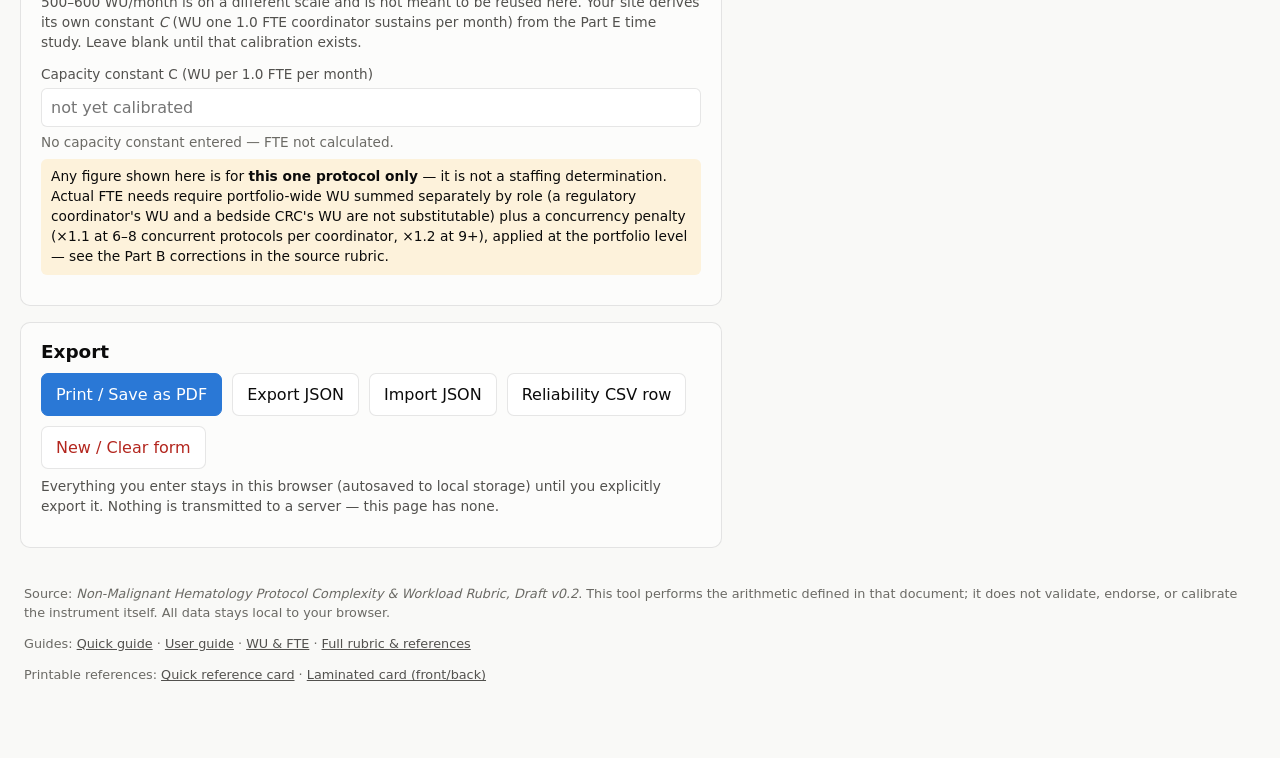
==== commit 8ad02eff: "Add a study-team guide to WU, FTE and validating them The metrics are explained in pieces across use" ====
--- a/index.html
+++ b/index.html
@@ -162,6 +162,7 @@
       Guides:
       <a href="https://github.com/jhodges38104/hem-protocol-scoring-tool/blob/main/docs/quick-guide.md">Quick guide</a> ·
       <a href="https://github.com/jhodges38104/hem-protocol-scoring-tool/blob/main/docs/user-guide.md">User guide</a> ·
+      <a href="https://github.com/jhodges38104/hem-protocol-scoring-tool/blob/main/docs/wu-fte-guide.md">WU &amp; FTE</a> ·
       <a href="https://github.com/jhodges38104/hem-protocol-scoring-tool/blob/main/docs/rubric.md">Full rubric &amp; references</a>
     </p>
     <p>
--- a/styles.css
+++ b/styles.css
@@ -9,7 +9,11 @@
   --page-bg: #f9f9f7;
   --ink-primary: #0b0b0b;
   --ink-secondary: #52514e;
-  --ink-muted: #898781;
+  /* 4.5:1 on every surface above. .item-anchor carries the scoring anchors a
+     rater reads to pick a number, at 12.5px, so this token has to clear AA:
+     it was #898781 (3.50:1) on screen while @media print already used this
+     value. The palettes agree now; invariants section 12 holds them there. */
+  --ink-muted: #6b6a65;
   --gridline: #e1e0d9;
   --border: rgba(11, 11, 11, 0.10);
   --status-warning: #fab219;
